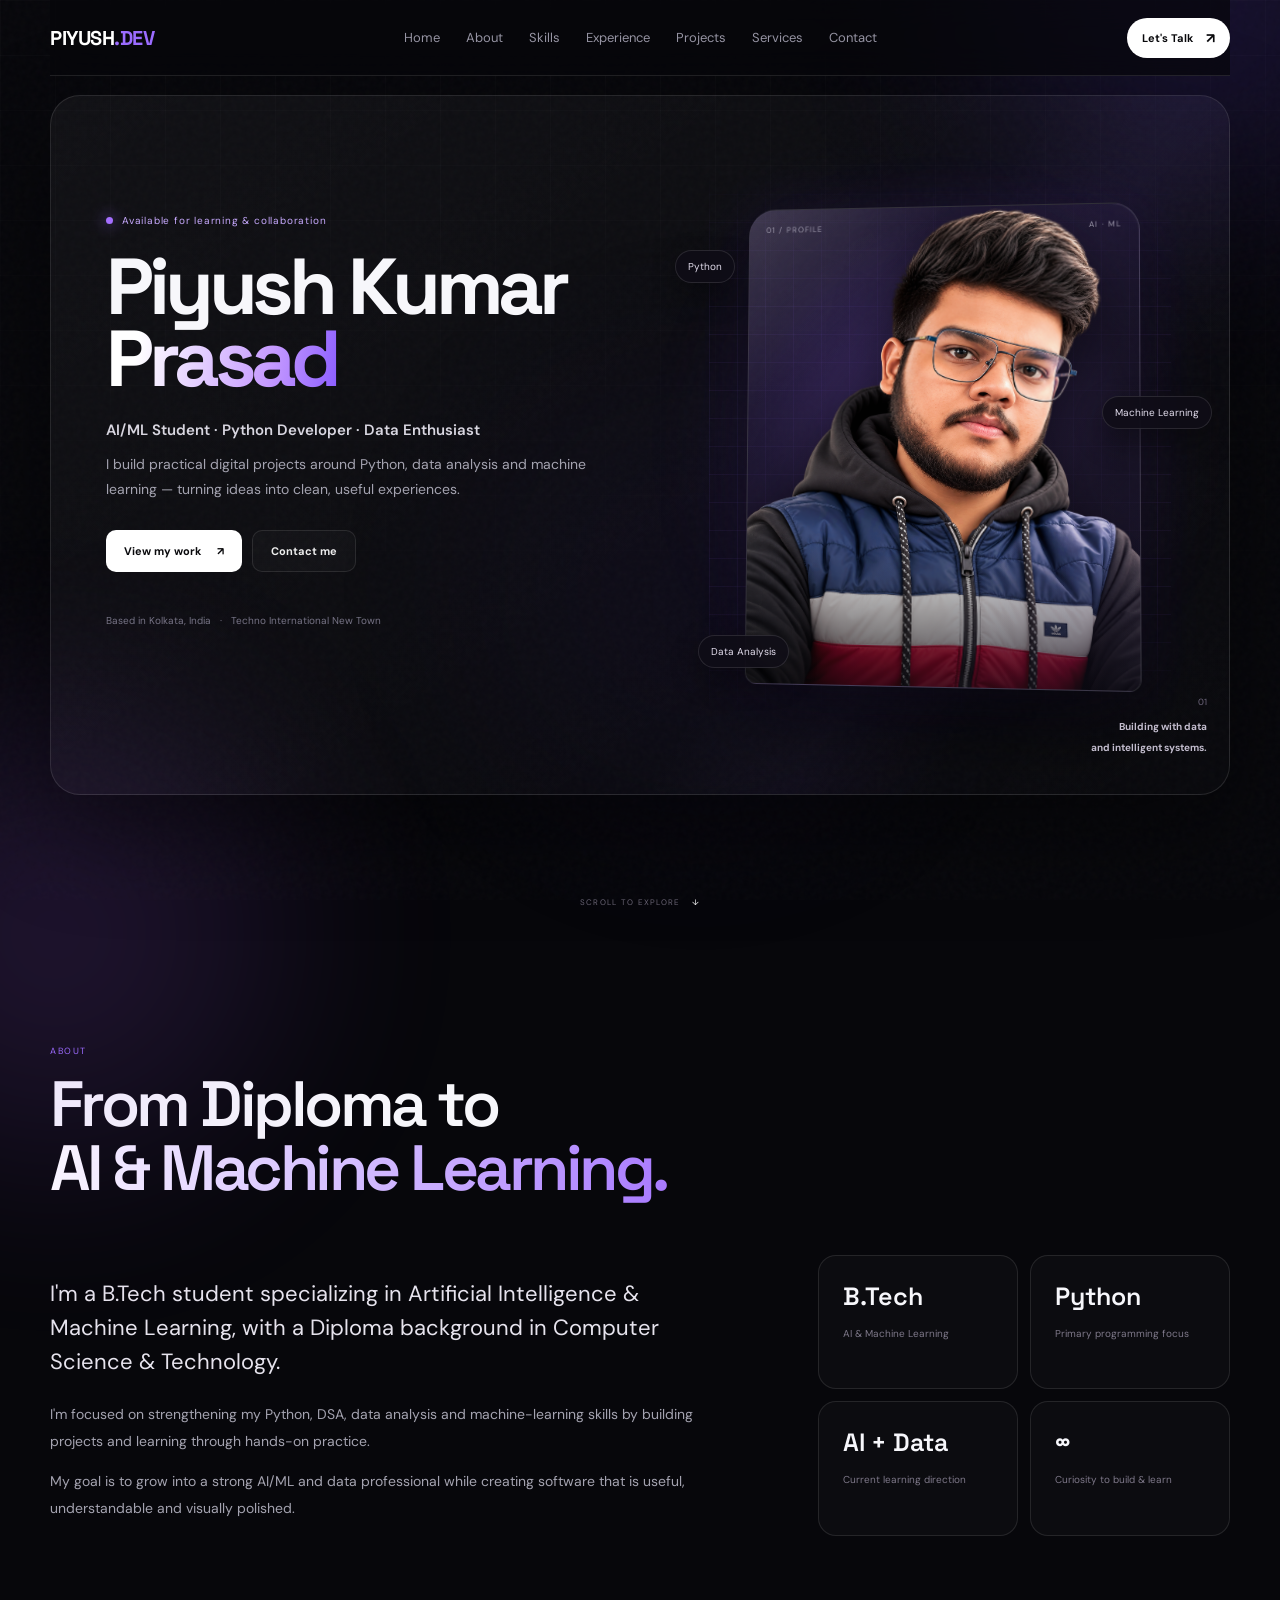
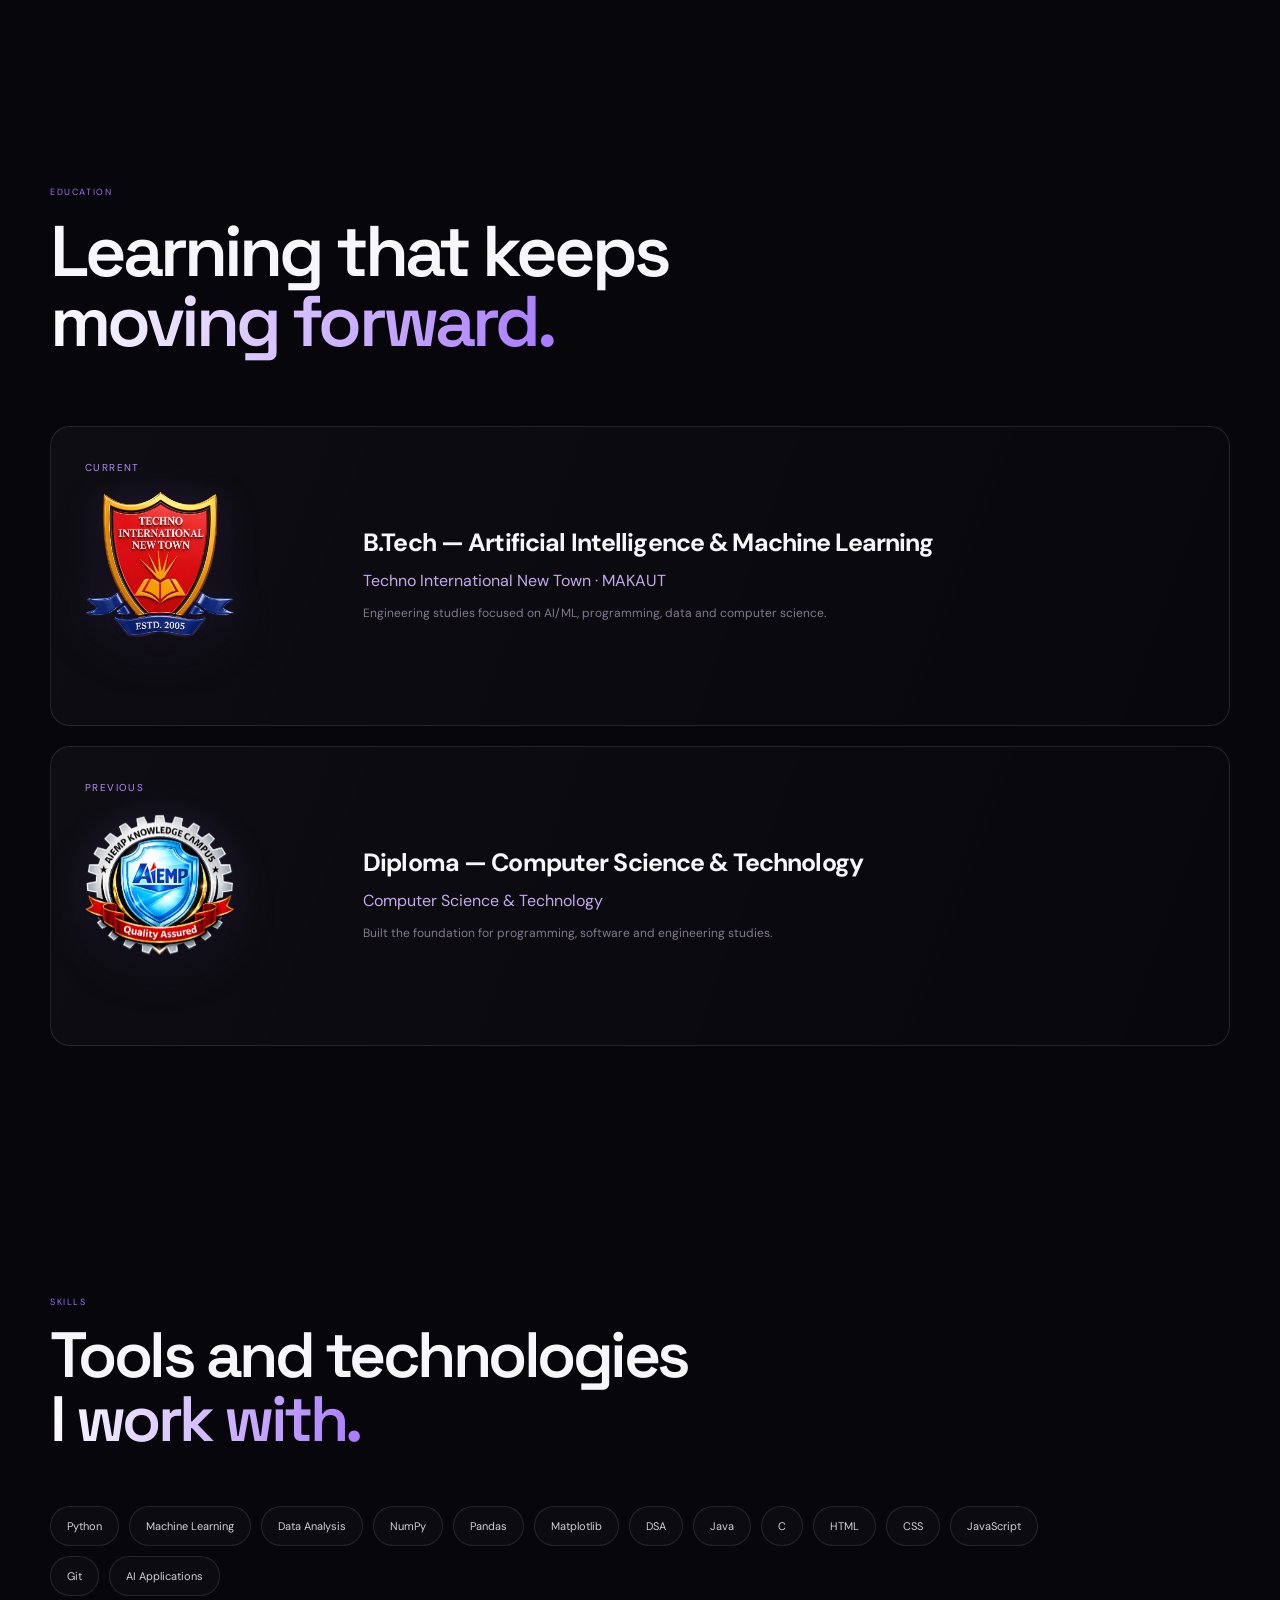
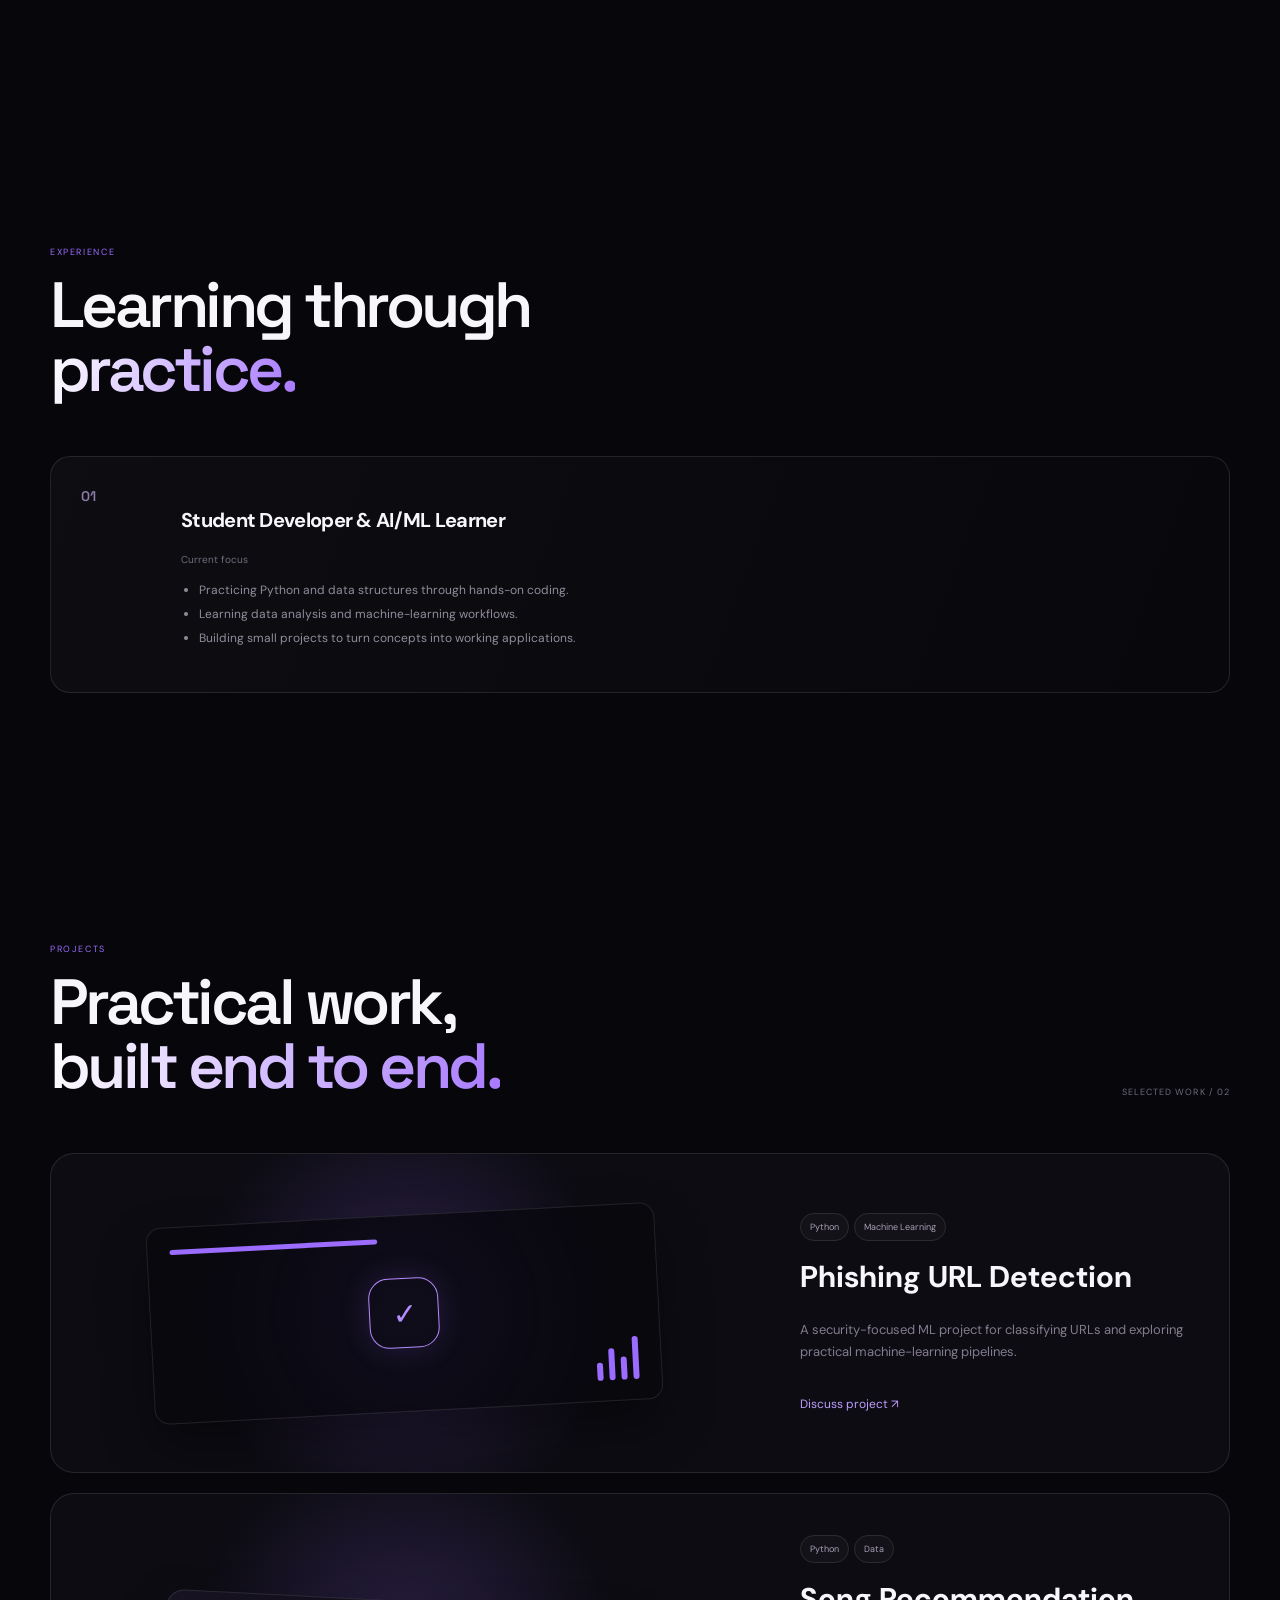
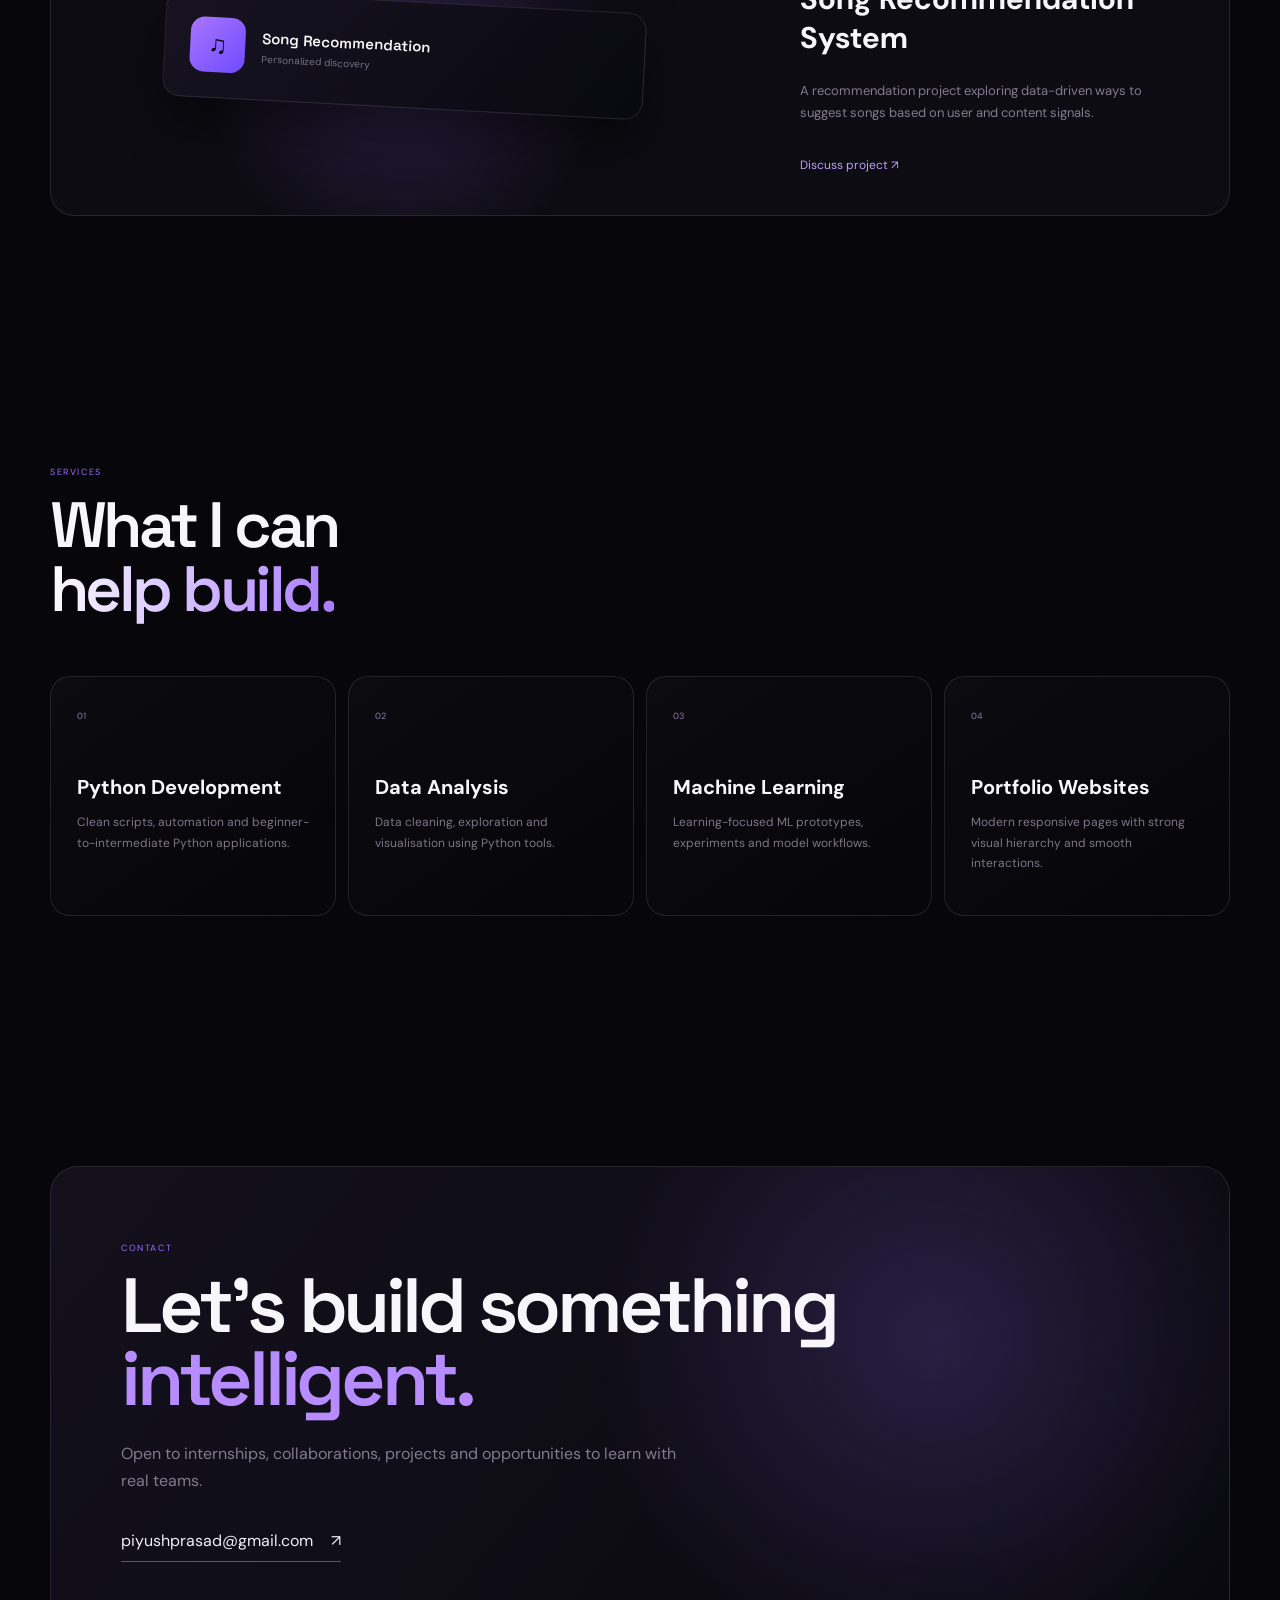
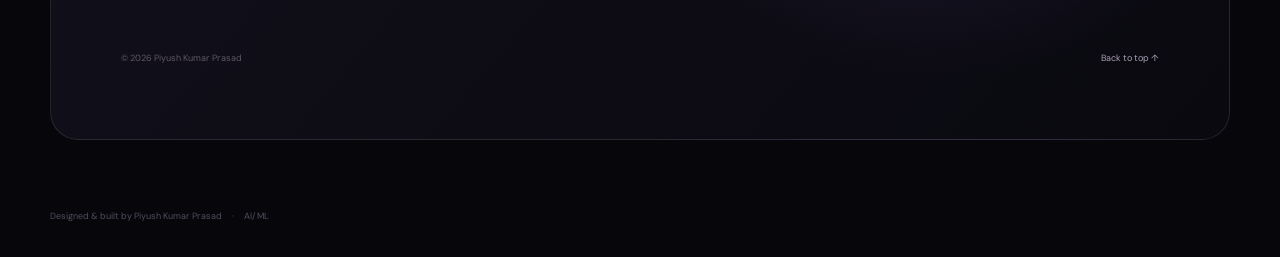
==== New folder (2)/index.html @ caa211a8 "Add files via upload" ====
<!doctype html>
<html lang="en">
<head>
  <meta charset="UTF-8">
  <meta name="viewport" content="width=device-width,initial-scale=1">
  <meta name="description" content="Piyush Kumar Prasad — AI/ML student, Python developer and aspiring data professional.">
  <title>Piyush Kumar Prasad — AI/ML Developer Portfolio</title>
  <link rel="preconnect" href="https://fonts.googleapis.com">
  <link rel="preconnect" href="https://fonts.gstatic.com" crossorigin>
  <link href="https://fonts.googleapis.com/css2?family=DM+Sans:wght@400;500;600;700&family=Space+Grotesk:wght@500;600;700&display=swap" rel="stylesheet">
  <link rel="stylesheet" href="style.css">
</head>
<body>
  <div class="noise"></div>
  <div class="orb orb-a"></div><div class="orb orb-b"></div><div class="orb orb-c"></div>

  <header class="nav-wrap">
    <nav class="nav container">
      <a class="brand" href="#home">PIYUSH<span>.DEV</span></a>
      <div class="nav-links">
        <a href="#home">Home</a><a href="#about">About</a><a href="#skills">Skills</a>
        <a href="#experience">Experience</a><a href="#projects">Projects</a><a href="#services">Services</a><a href="#contact">Contact</a>
      </div>
      <a class="nav-cta" href="#contact">Let's Talk <span>↗</span></a>
      <button class="menu" aria-label="Open menu"><i></i><i></i></button>
    </nav>
  </header>

  <main>
    <section id="home" class="hero section">
      <div class="container hero-card reveal">
        <div class="hero-copy">
          <div class="eyebrow"><span class="dot"></span> Available for learning & collaboration</div>
          <h1>Piyush Kumar<br><em>Prasad</em></h1>
          <p class="role">AI/ML Student · Python Developer · Data Enthusiast</p>
          <p class="intro">I build practical digital projects around Python, data analysis and machine learning — turning ideas into clean, useful experiences.</p>
          <div class="hero-actions">
            <a class="btn primary" href="#projects">View my work <span>↗</span></a>
            <a class="btn ghost" href="#contact">Contact me</a>
          </div>
          <div class="mini-meta">
            <span>Based in Kolkata, India</span><span>·</span><span>Techno International New Town</span>
          </div>
        </div>

        <div class="hero-visual">
          <div class="visual-grid"></div>
          <div class="float-tag tag-one">Python</div>
          <div class="float-tag tag-two">Machine Learning</div>
          <div class="float-tag tag-three">Data Analysis</div>
          <div class="avatar-stage">
            <div class="avatar-glow"></div>
            <div class="avatar-frame">
              <div class="frame-top"><span>01 / PROFILE</span><span>AI · ML</span></div>
              <img src="assets/piyush-avatar.png" alt="Piyush Kumar Prasad">
            </div>
          </div>
          <div class="visual-label"><span>01</span><strong>Building with data<br>and intelligent systems.</strong></div>
        </div>
      </div>
      <div class="scroll-cue">SCROLL TO EXPLORE <span>↓</span></div>
    </section>

    <section id="about" class="section">
      <div class="container">
        <div class="section-head reveal"><span class="kicker">ABOUT</span><h2>From Diploma to<br><em>AI & Machine Learning.</em></h2></div>
        <div class="about-grid">
          <div class="about-copy reveal">
            <p class="lead">I'm a B.Tech student specializing in Artificial Intelligence & Machine Learning, with a Diploma background in Computer Science & Technology.</p>
            <p>I'm focused on strengthening my Python, DSA, data analysis and machine-learning skills by building projects and learning through hands-on practice.</p>
            <p>My goal is to grow into a strong AI/ML and data professional while creating software that is useful, understandable and visually polished.</p>
          </div>
          <div class="stats reveal">
            <div><strong>B.Tech</strong><span>AI & Machine Learning</span></div>
            <div><strong>Python</strong><span>Primary programming focus</span></div>
            <div><strong>AI + Data</strong><span>Current learning direction</span></div>
            <div><strong>∞</strong><span>Curiosity to build & learn</span></div>
          </div>
        </div>
      </div>
    </section>

    <section id="education" class="section compact">
      <div class="container">
        <div class="section-head reveal"><span class="kicker">EDUCATION</span><h2>Learning that keeps<br><em>moving forward.</em></h2></div>
        <div class="timeline">
          <article class="timeline-card reveal education-pop">
            <div class="education-meta"><span class="year">CURRENT</span><img class="edu-logo" src="assets/techno-3d-logo.png" alt="Techno International New Town logo"></div><div><h3>B.Tech — Artificial Intelligence & Machine Learning</h3><p>Techno International New Town · MAKAUT</p><small>Engineering studies focused on AI/ML, programming, data and computer science.</small></div>
          </article>
          <article class="timeline-card reveal education-pop">
            <div class="education-meta"><span class="year">PREVIOUS</span><img class="edu-logo" src="assets/aiemp-3d-logo.png" alt="AIEMP Knowledge Campus logo"></div><div><h3>Diploma — Computer Science & Technology</h3><p>Computer Science & Technology</p><small>Built the foundation for programming, software and engineering studies.</small></div>
          </article>
        </div>
      </div>
    </section>

    <section id="skills" class="section">
      <div class="container">
        <div class="section-head reveal"><span class="kicker">SKILLS</span><h2>Tools and technologies<br><em>I work with.</em></h2></div>
        <div class="skill-cloud reveal">
          <span>Python</span><span>Machine Learning</span><span>Data Analysis</span><span>NumPy</span><span>Pandas</span><span>Matplotlib</span><span>DSA</span><span>Java</span><span>C</span><span>HTML</span><span>CSS</span><span>JavaScript</span><span>Git</span><span>AI Applications</span>
        </div>
      </div>
    </section>

    <section id="experience" class="section compact">
      <div class="container">
        <div class="section-head reveal"><span class="kicker">EXPERIENCE</span><h2>Learning through<br><em>practice.</em></h2></div>
        <div class="experience-card reveal">
          <div class="exp-index">01</div><div><h3>Student Developer & AI/ML Learner</h3><p class="muted">Current focus</p><ul><li>Practicing Python and data structures through hands-on coding.</li><li>Learning data analysis and machine-learning workflows.</li><li>Building small projects to turn concepts into working applications.</li></ul></div>
        </div>
      </div>
    </section>

    <section id="projects" class="section">
      <div class="container">
        <div class="section-head project-head reveal"><div><span class="kicker">PROJECTS</span><h2>Practical work,<br><em>built end to end.</em></h2></div><span class="project-count">SELECTED WORK / 02</span></div>
        <div class="projects">
          <article class="project-card reveal"><div class="project-art phishing"><div class="mock-ui"><div class="mock-bar"></div><div class="shield">✓</div><div class="bars"><i></i><i></i><i></i><i></i></div></div></div><div class="project-info"><div><span class="tag">Python</span><span class="tag">Machine Learning</span></div><h3>Phishing URL Detection</h3><p>A security-focused ML project for classifying URLs and exploring practical machine-learning pipelines.</p><a href="#contact">Discuss project ↗</a></div></article>
          <article class="project-card reveal"><div class="project-art music"><div class="music-ui"><span>♫</span><div><b>Song Recommendation</b><small>Personalized discovery</small></div></div></div><div class="project-info"><div><span class="tag">Python</span><span class="tag">Data</span></div><h3>Song Recommendation System</h3><p>A recommendation project exploring data-driven ways to suggest songs based on user and content signals.</p><a href="#contact">Discuss project ↗</a></div></article>
        </div>
      </div>
    </section>

    <section id="services" class="section">
      <div class="container">
        <div class="section-head reveal"><span class="kicker">SERVICES</span><h2>What I can<br><em>help build.</em></h2></div>
        <div class="service-grid">
          <div class="service reveal"><span>01</span><h3>Python Development</h3><p>Clean scripts, automation and beginner-to-intermediate Python applications.</p></div>
          <div class="service reveal"><span>02</span><h3>Data Analysis</h3><p>Data cleaning, exploration and visualisation using Python tools.</p></div>
          <div class="service reveal"><span>03</span><h3>Machine Learning</h3><p>Learning-focused ML prototypes, experiments and model workflows.</p></div>
          <div class="service reveal"><span>04</span><h3>Portfolio Websites</h3><p>Modern responsive pages with strong visual hierarchy and smooth interactions.</p></div>
        </div>
      </div>
    </section>

    <section id="contact" class="section contact">
      <div class="container contact-card reveal">
        <span class="kicker">CONTACT</span>
        <h2>Let's build something<br><em>intelligent.</em></h2>
        <p>Open to internships, collaborations, projects and opportunities to learn with real teams.</p>
        <a class="mail" href="mailto:piyushprasad@gmail.com">piyushprasad@gmail.com <span>↗</span></a>
        <div class="contact-bottom"><span>© 2026 Piyush Kumar Prasad</span><a href="#home">Back to top ↑</a></div>
      </div>
    </section>
  </main>

  <footer class="footer"><div class="container">Designed & built by Piyush Kumar Prasad <span>·</span> AI/ML</div></footer>
  <script src="script.js"></script>
</body>
</html>
---- New folder (2)/style.css ----
:root{
  --bg:#07070b;--panel:#101016;--panel2:#14131c;--text:#f7f7fb;--muted:#a4a3b0;
  --line:rgba(255,255,255,.10);--purple:#9b6cff;--purple2:#6f4cff;--white:#ffffff;
  --radius:26px;--max:1180px
}
*{box-sizing:border-box}html{scroll-behavior:smooth}body{margin:0;background:var(--bg);color:var(--text);font-family:"DM Sans",sans-serif;overflow-x:hidden}
body:before{content:"";position:fixed;inset:0;pointer-events:none;background:linear-gradient(rgba(255,255,255,.018) 1px,transparent 1px),linear-gradient(90deg,rgba(255,255,255,.018) 1px,transparent 1px);background-size:55px 55px;mask-image:linear-gradient(to bottom,black,transparent 88%)}
.noise{position:fixed;inset:0;opacity:.025;pointer-events:none;background-image:url("data:image/svg+xml,%3Csvg viewBox='0 0 180 180' xmlns='http://www.w3.org/2000/svg'%3E%3Cfilter id='n'%3E%3CfeTurbulence type='fractalNoise' baseFrequency='.9' numOctaves='4' stitchTiles='stitch'/%3E%3C/filter%3E%3Crect width='100%25' height='100%25' filter='url(%23n)'/%3E%3C/svg%3E")}
.orb{position:fixed;width:430px;height:430px;border-radius:50%;filter:blur(110px);opacity:.15;pointer-events:none}.orb-a{background:#744cff;top:-220px;right:-130px}.orb-b{background:#a85dff;bottom:-250px;left:-160px}.orb-c{background:#4423a8;top:42%;left:38%;opacity:.06}
.container{width:min(calc(100% - 48px),var(--max));margin:auto}.nav-wrap{position:fixed;z-index:20;top:0;left:0;right:0}.nav{height:76px;display:flex;align-items:center;justify-content:space-between;border-bottom:1px solid var(--line);background:rgba(7,7,11,.70);backdrop-filter:blur(18px);padding:0 0;box-shadow:none}.brand{font:700 20px "Space Grotesk";letter-spacing:-.5px;color:#fff;text-decoration:none}.brand span{color:#9b6cff}.nav-links{display:flex;gap:26px}.nav-links a{font-size:13px;color:#9694a3;text-decoration:none;transition:.2s}.nav-links a:hover{color:#fff}.nav-cta{display:inline-flex;align-items:center;gap:13px;color:#08080b;background:#fff;padding:11px 15px;border-radius:999px;font-size:11px;font-weight:700;text-decoration:none}.nav-cta span{font-size:14px}.menu{display:none;background:none;border:0}.menu i{display:block;width:23px;height:1px;background:#fff;margin:6px}
.section{padding:125px 0}.hero{min-height:100vh;padding-top:95px;display:flex;align-items:center;position:relative}.hero-card{min-height:700px;display:grid;grid-template-columns:1.02fr .98fr;overflow:hidden;border:1px solid rgba(255,255,255,.11);border-radius:30px;background:linear-gradient(145deg,rgba(255,255,255,.045),rgba(255,255,255,.012));box-shadow:0 35px 100px rgba(0,0,0,.38)}.hero-copy{padding:82px 48px 55px 55px;display:flex;flex-direction:column;justify-content:center;position:relative;z-index:3;transform:translateY(-38px)}.eyebrow{display:inline-flex;align-items:center;gap:9px;color:#c8aaff;font-size:10px;letter-spacing:.08em;margin:0 0 24px}.dot{width:7px;height:7px;border-radius:50%;background:#a56fff;box-shadow:0 0 15px #9b6cff}.hero h1{font:700 clamp(58px,6.2vw,82px)/.91 "Space Grotesk";letter-spacing:-.065em;margin:0;max-width:650px}.hero h1 em{font-style:normal;background:linear-gradient(100deg,#fff 15%,#c69bff 70%,#8a5cff);-webkit-background-clip:text;color:transparent}.role{font-size:15px;color:#d8d6e0;margin:25px 0 12px;font-weight:600}.intro{max-width:550px;color:var(--muted);line-height:1.8;font-size:14px;margin:0}.hero-actions{display:flex;gap:10px;margin-top:28px}.btn{display:inline-flex;align-items:center;justify-content:center;gap:16px;padding:13px 18px;border-radius:10px;font-size:11px;font-weight:700;text-decoration:none;transition:.25s}.btn.primary{color:#09090c;background:#fff}.btn.primary:hover{transform:translateY(-3px);box-shadow:0 15px 35px rgba(155,108,255,.24)}.btn.ghost{color:#eee;border:1px solid var(--line);background:rgba(255,255,255,.025)}.btn.ghost:hover{border-color:rgba(155,108,255,.6);background:rgba(155,108,255,.08)}.mini-meta{display:flex;gap:9px;color:#777486;font-size:10px;margin-top:42px}.hero-visual{position:relative;display:flex;align-items:center;justify-content:center;min-height:650px;overflow:hidden}.visual-grid{position:absolute;inset:0;background:radial-gradient(circle at 50% 44%,rgba(155,108,255,.22),transparent 38%),linear-gradient(120deg,transparent 40%,rgba(155,108,255,.035),transparent 70%)}.visual-grid:after{content:"";position:absolute;inset:10%;background:linear-gradient(rgba(155,108,255,.07) 1px,transparent 1px),linear-gradient(90deg,rgba(155,108,255,.07) 1px,transparent 1px);background-size:28px 28px;mask-image:linear-gradient(to bottom,transparent,#000 25%,#000 75%,transparent)}
.avatar-stage{position:relative;width:min(70%,395px);height:560px;display:flex;align-items:center;justify-content:center;perspective:1000px;z-index:2}.avatar-glow{position:absolute;width:310px;height:310px;border-radius:50%;background:linear-gradient(135deg,#7b4cff,#c184ff);filter:blur(72px);opacity:.25;animation:pulse 5s ease-in-out infinite}.avatar-frame{position:relative;width:100%;height:86%;border:1px solid rgba(255,255,255,.15);border-radius:28px 28px 12px 12px;overflow:hidden;background:linear-gradient(150deg,rgba(155,108,255,.15),rgba(8,8,14,.82));box-shadow:0 35px 75px rgba(0,0,0,.58),0 0 70px rgba(126,75,255,.12);transform:rotateY(-5deg) rotateX(2deg);animation:float 5s ease-in-out infinite}.avatar-frame:before{content:"";position:absolute;inset:0;background:linear-gradient(135deg,rgba(255,255,255,.13),transparent 24%,transparent 68%,rgba(155,108,255,.14));z-index:2;pointer-events:none}.avatar-frame:after{content:"";position:absolute;left:0;right:0;bottom:0;height:32%;background:linear-gradient(transparent,rgba(7,7,11,.72));z-index:2;pointer-events:none}.avatar-frame img{position:absolute;left:50%;bottom:-2px;transform:translateX(-50%);width:103%;height:100%;object-fit:contain;object-position:center bottom;filter:drop-shadow(0 25px 28px rgba(0,0,0,.65))}.frame-top{position:absolute;z-index:4;top:15px;left:17px;right:17px;display:flex;justify-content:space-between;color:#9c98aa;font-size:8px;letter-spacing:.14em}.float-tag{position:absolute;z-index:5;border:1px solid rgba(255,255,255,.11);background:rgba(15,13,22,.82);backdrop-filter:blur(14px);padding:9px 12px;border-radius:999px;font-size:10px;color:#e2ddec;box-shadow:0 12px 30px rgba(0,0,0,.32)}.tag-one{top:22%;left:4%;animation:floatTag 4s ease-in-out infinite}.tag-two{top:43%;right:3%;animation:floatTag 4.8s ease-in-out infinite reverse}.tag-three{bottom:18%;left:8%;animation:floatTag 5.2s ease-in-out infinite}.visual-label{position:absolute;right:22px;bottom:38px;text-align:right;z-index:5}.visual-label span{display:block;color:#6d667c;font-size:9px;margin-bottom:6px}.visual-label strong{font-size:10px;line-height:1.5;color:#c3bdce}.scroll-cue{position:absolute;bottom:13px;left:50%;transform:translateX(-50%);font-size:8px;letter-spacing:.16em;color:#686373}.scroll-cue span{margin-left:8px;color:#fff}
.section-head{margin-bottom:55px}.kicker{font-size:9px;letter-spacing:.18em;color:#9b6cff;display:block;margin-bottom:15px}.section-head h2{font:600 clamp(42px,5vw,68px)/1 "Space Grotesk";letter-spacing:-.055em;margin:0}.section-head h2 em{font-style:normal;background:linear-gradient(100deg,#fff,#a87aff);-webkit-background-clip:text;color:transparent}.about-grid{display:grid;grid-template-columns:1.25fr .75fr;gap:80px}.about-copy{max-width:680px}.about-copy p{color:var(--muted);line-height:1.9;font-size:14px}.about-copy .lead{font-size:22px;line-height:1.55;color:#e6e3ed}.stats{display:grid;grid-template-columns:1fr 1fr;gap:12px}.stats div{padding:24px;border:1px solid var(--line);border-radius:18px;background:rgba(255,255,255,.025)}.stats strong{display:block;font:600 25px "Space Grotesk";margin-bottom:9px}.stats span{color:#7e7889;font-size:10px}
.timeline{display:grid;gap:12px}.timeline-card,.experience-card{display:grid;grid-template-columns:235px 1fr;gap:20px;padding:30px;border:1px solid var(--line);border-radius:20px;background:linear-gradient(110deg,rgba(255,255,255,.03),rgba(255,255,255,.008));transition:.35s}.education-meta{display:flex;flex-direction:column;align-items:flex-start;gap:10px}.edu-logo{top:3px;width:110px;height:92px;object-fit:contain;align-self:flex-start;justify-self:start;filter:drop-shadow(0 16px 18px rgba(0,0,0,.5)) drop-shadow(0 0 18px rgba(155,108,255,.18));animation:eduFloat 4.8s ease-in-out infinite;transform:translateZ(30px)}
.timeline-card:nth-child(2) .edu-logo{top:3px;animation-delay:-2.1s}
.education-pop{opacity:0;transform:perspective(900px) translateY(80px) translateZ(-140px) rotateX(13deg) scale(.84);transform-origin:center bottom;transition:opacity .75s cubic-bezier(.2,.8,.2,1),transform .85s cubic-bezier(.16,1,.3,1),border-color .35s ease}
.education-pop.show{opacity:1;transform:perspective(900px) translateY(0) translateZ(0) rotateX(0) scale(1)}
.education-pop.show .edu-logo{top:3px;animation-play-state:running}
.timeline-card:hover,.experience-card:hover,.service:hover,.project-card:hover{border-color:rgba(155,108,255,.42);transform:translateY(-4px)}.year{font-size:9px;color:#8c7ca8;letter-spacing:.12em}.timeline-card h3,.experience-card h3{font-size:20px;letter-spacing:-.035em}.timeline-card p{color:#c2bdc9;margin:8px 0;font-size:13px}.timeline-card small{color:#746d7d;font-size:11px}.skill-cloud{display:flex;flex-wrap:wrap;gap:10px;max-width:1000px}.skill-cloud span,.tag{padding:12px 16px;border:1px solid var(--line);background:rgba(255,255,255,.025);border-radius:999px;color:#d3cfda;font-size:11px;transition:.25s}.skill-cloud span:hover{background:rgba(155,108,255,.12);border-color:rgba(155,108,255,.4);transform:translateY(-2px)}.experience-card{grid-template-columns:80px 1fr}.exp-index{font:600 14px "Space Grotesk";color:#8c7ca8}.muted{color:#716b7b;font-size:10px}.experience-card ul{padding-left:18px;color:#928b9c;line-height:2;font-size:12px}
.project-head{display:flex;justify-content:space-between;align-items:end}.project-count{font-size:9px;color:#70697c;letter-spacing:.12em}.projects{display:grid;gap:20px}.project-card{display:grid;grid-template-columns:1.2fr .8fr;min-height:320px;border:1px solid var(--line);border-radius:24px;overflow:hidden;background:#0d0c13;transition:.35s}.project-art{position:relative;min-height:300px;display:grid;place-items:center;overflow:hidden}.project-art:before{content:"";position:absolute;inset:0;background:radial-gradient(circle at 50% 50%,rgba(155,108,255,.25),transparent 55%)}.mock-ui{width:72%;height:62%;border:1px solid rgba(255,255,255,.1);border-radius:15px;background:rgba(7,7,12,.75);position:relative;box-shadow:0 25px 50px rgba(0,0,0,.4);transform:rotate(-3deg);padding:22px}.mock-bar{height:5px;width:45%;background:#9b6cff;border-radius:5px;margin-bottom:35px}.shield{margin:auto;display:grid;place-items:center;width:70px;height:70px;border:1px solid #b58cff;border-radius:20px;color:#b58cff;font-size:30px;box-shadow:0 0 30px rgba(155,108,255,.16)}.bars{position:absolute;right:22px;bottom:20px;display:flex;align-items:end;gap:6px}.bars i{display:block;width:6px;background:#9b6cff;border-radius:5px}.bars i:nth-child(1){height:18px}.bars i:nth-child(2){height:32px}.bars i:nth-child(3){height:23px}.bars i:nth-child(4){height:43px}.music:before{background:radial-gradient(circle at 50% 50%,rgba(155,108,255,.22),transparent 55%)}.music-ui{width:68%;padding:25px;border:1px solid rgba(255,255,255,.1);border-radius:18px;background:linear-gradient(130deg,#171322,#090910);display:flex;gap:17px;align-items:center;transform:rotate(3deg);box-shadow:0 25px 50px rgba(0,0,0,.45)}.music-ui>span{width:55px;height:55px;border-radius:14px;display:grid;place-items:center;background:linear-gradient(135deg,#a875ff,#704cff);font-size:25px;color:#08070d}.music-ui b{display:block;font:600 15px "Space Grotesk"}.music-ui small{display:block;color:#766f80;font-size:10px;margin-top:5px}.project-info{padding:42px;display:flex;flex-direction:column;justify-content:center}.project-info .tag{font-size:9px;padding:7px 9px;margin-right:5px;color:#a99fb4}.project-info h3{font-size:30px;margin:22px 0 10px}.project-info p{color:#837b8e;line-height:1.7;font-size:13px}.project-info a{margin-top:20px;color:#bd9dff;text-decoration:none;font-size:12px}
.service-grid{display:grid;grid-template-columns:repeat(4,1fr);gap:12px}.service{border:1px solid var(--line);border-radius:20px;padding:26px;min-height:240px;background:linear-gradient(145deg,rgba(255,255,255,.025),transparent);transition:.35s}.service span{font-size:9px;color:#8d7ba7}.service h3{font-size:20px;margin:50px 0 12px}.service p{color:#7e7688;font-size:12px;line-height:1.7}.contact{padding-bottom:70px}.contact-card{border:1px solid var(--line);border-radius:28px;padding:75px 70px;background:radial-gradient(circle at 75% 30%,rgba(155,108,255,.2),transparent 35%),linear-gradient(130deg,#13101c,#09090f);position:relative;overflow:hidden}.contact-card h2{font:600 clamp(48px,6vw,82px)/.95 "Space Grotesk";letter-spacing:-.055em;margin:0}.contact-card h2 em{font-style:normal;color:#b78cff}.contact-card>p{max-width:570px;color:#827a8d;line-height:1.7;margin:25px 0 35px}.mail{display:inline-flex;align-items:center;gap:18px;color:#f0edf4;text-decoration:none;font-size:16px;border-bottom:1px solid #5f526f;padding-bottom:10px}.contact-bottom{display:flex;justify-content:space-between;margin-top:90px;color:#5e5667;font-size:9px}.contact-bottom a{color:#aaa0b4;text-decoration:none}.footer{padding:0 0 35px;color:#534b5d;font-size:9px}.footer span{padding:0 8px}.reveal{opacity:0;transform:translateY(25px);transition:opacity .7s ease,transform .7s ease}.reveal.show{opacity:1;transform:none}
@keyframes eduFloat{0%,100%{transform:translate3d(0,0,30px) rotate(-1deg)}50%{transform:translate3d(0,-8px,40px) rotate(1deg)}}
@keyframes float{0%,100%{transform:rotateY(-5deg) rotateX(2deg) translateY(0)}50%{transform:rotateY(-2deg) rotateX(1deg) translateY(-10px)}}@keyframes floatTag{0%,100%{transform:translateY(0) rotate(0)}50%{transform:translateY(-8px) rotate(1deg)}}@keyframes pulse{0%,100%{transform:scale(.95);opacity:.18}50%{transform:scale(1.08);opacity:.28}}
@media(max-width:900px){.timeline-card,.experience-card{grid-template-columns:220px 1fr}.nav-links{display:none}.nav-cta{display:none}.menu{display:block}.hero-card{grid-template-columns:1fr}.hero-copy{padding:65px 30px 30px}.hero-visual{min-height:520px}.avatar-stage{height:500px;width:min(64%,390px)}.about-grid{grid-template-columns:1fr;gap:35px}.service-grid{grid-template-columns:1fr 1fr}.project-card{grid-template-columns:1fr}.project-art{min-height:260px}.project-info{padding:30px}.timeline-card{grid-template-columns:220px 1fr}}
@media(max-width:560px){.container{width:min(calc(100% - 24px),var(--max))}.section{padding:85px 0}.nav{height:58px}.brand{font-size:12px}.hero{padding-top:82px}.hero-card{border-radius:23px}.hero-copy{padding:48px 22px 15px}.hero h1{font-size:52px}.intro{font-size:13px}.mini-meta{display:block;line-height:1.8}.hero-visual{min-height:430px}.avatar-stage{height:420px;width:72%}.float-tag{font-size:9px;padding:8px 10px}.tag-two{right:1%}.tag-one{left:1%}.visual-label{right:12px;bottom:25px}.section-head{margin-bottom:35px}.section-head h2{font-size:43px}.stats{grid-template-columns:1fr}.timeline-card,.experience-card{grid-template-columns:1fr;gap:12px}.education-meta{flex-direction:row;align-items:center;gap:14px}.edu-logo{top:3px;justify-self:start;width:86px;height:86px;margin-top:2px}.service-grid{grid-template-columns:1fr}.project-info h3{font-size:25px}.contact-card{padding:45px 25px}.contact-card h2{font-size:50px}.contact-bottom{margin-top:55px;display:block}.contact-bottom a{display:block;margin-top:14px}}


/* Education reference layout */
#education .section-head{
  position:relative;
  top:0;
  margin-bottom:70px;
  text-align:left;
}
#education .section-head .kicker{margin-bottom:18px}
#education .section-head h2{max-width:900px;margin:0;font-size:clamp(48px,5.6vw,76px);line-height:.98}
#education .timeline{gap:20px}
#education .timeline-card{
  grid-template-columns:250px minmax(0,1fr);
  gap:28px;
  min-height:300px;
  padding:32px 34px;
  align-items:center;
}
#education .education-meta{
  display:flex;
  flex-direction:column;
  align-items:flex-start;
  justify-content:flex-start;
  gap:18px;
  align-self:stretch;
  padding-top:2px;
}
#education .year{font-size:10px;color:#b38aff;letter-spacing:.14em}
#education .edu-logo{top:3px;
  width:150px;
  height:145px;
  object-fit:contain;
  align-self:flex-start;
  justify-self:start;
  margin:0;
}
#education .timeline-card > div:last-child{
  min-width:0;
  align-self:center;
  padding-left:0;
}
#education .timeline-card h3{font-size:25px;margin:0 0 12px;line-height:1.15}
#education .timeline-card p{font-size:16px;margin:0 0 10px;color:#c7a8ee}
#education .timeline-card small{font-size:12px;color:#81798f;line-height:1.6}
@media(max-width:900px){
  #education .timeline-card{grid-template-columns:205px minmax(0,1fr);gap:22px}
  #education .edu-logo{top:3px;width:125px;height:120px}
}
@media(max-width:560px){
  #education .section-head{top:0;margin-bottom:38px}
  #education .section-head h2{font-size:43px}
  #education .timeline-card{grid-template-columns:1fr;min-height:0;padding:24px;gap:14px}
  #education .education-meta{flex-direction:column;gap:10px;align-items:flex-start}
  #education .edu-logo{top:3px;width:95px;height:95px}
  #education .timeline-card h3{font-size:20px}
  #education .timeline-card p{font-size:13px}
}

@media(max-width:900px){.hero-copy{transform:translateY(-20px)}}
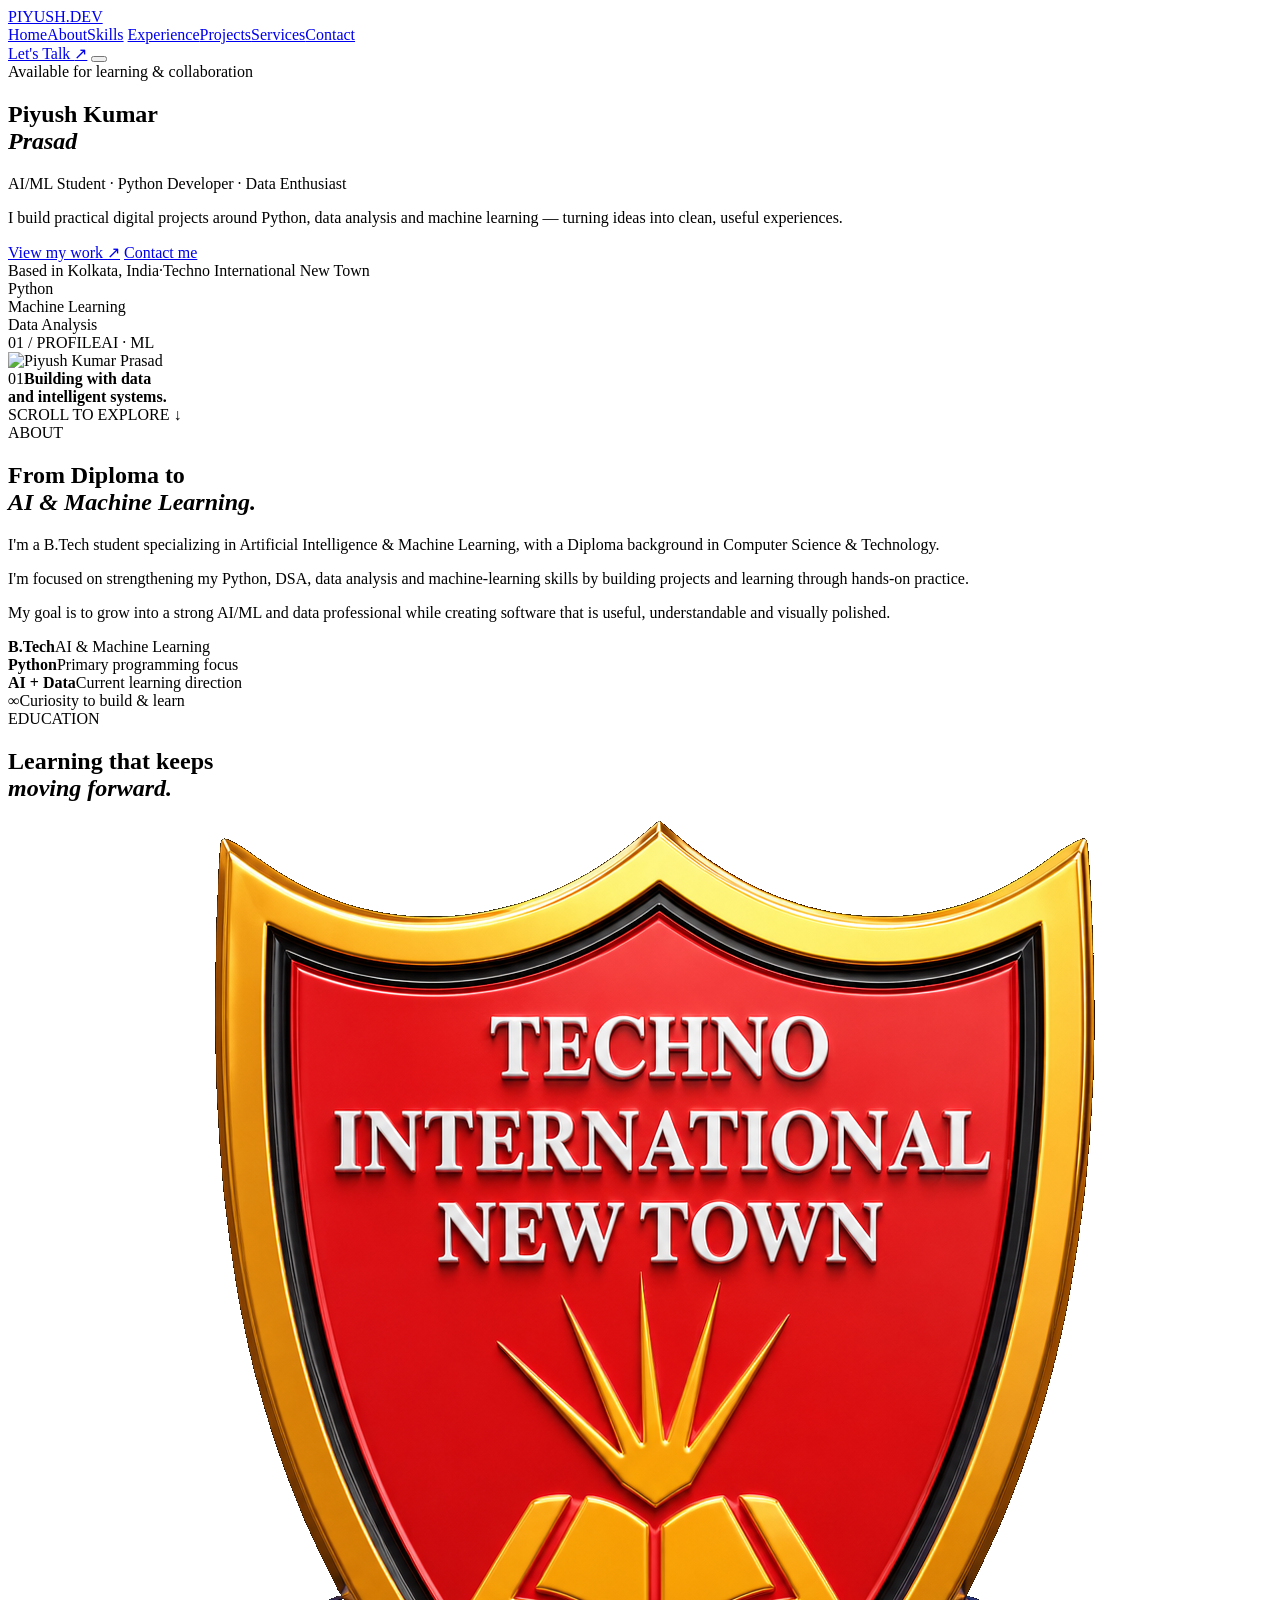
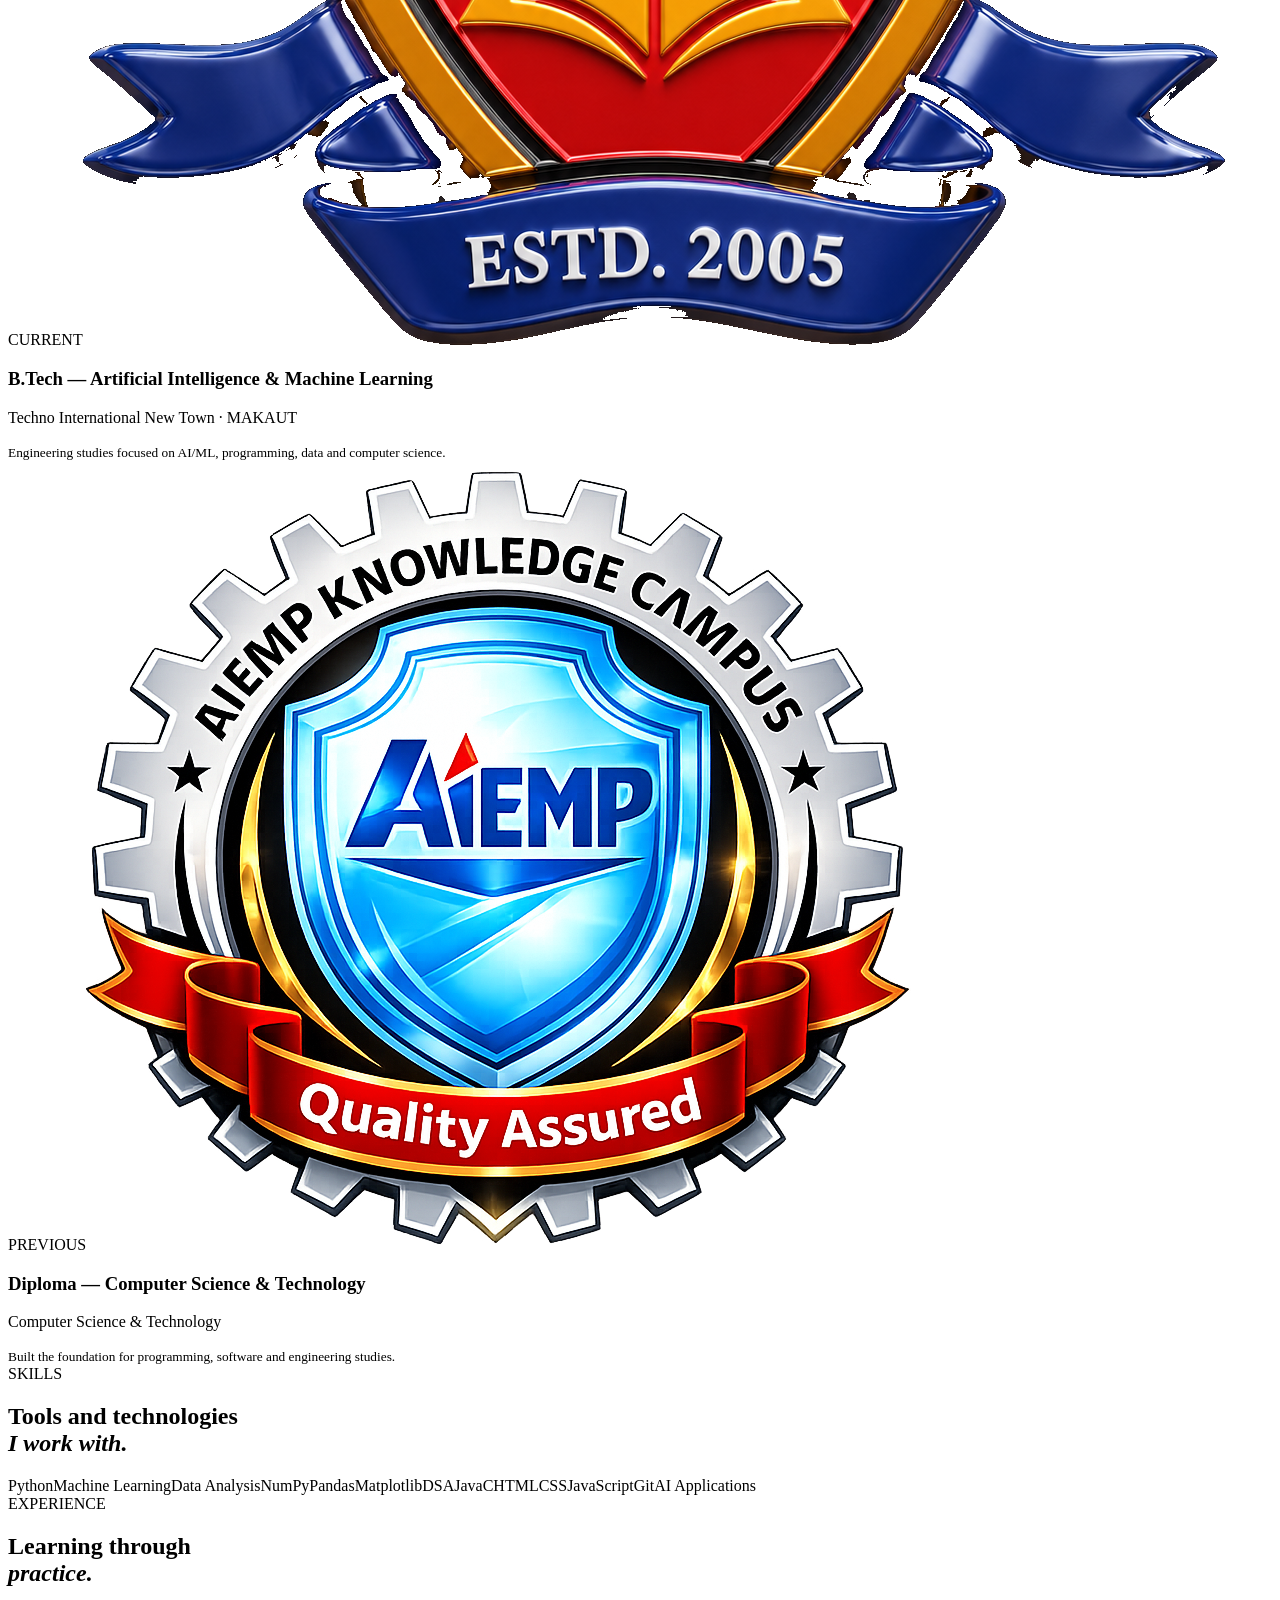
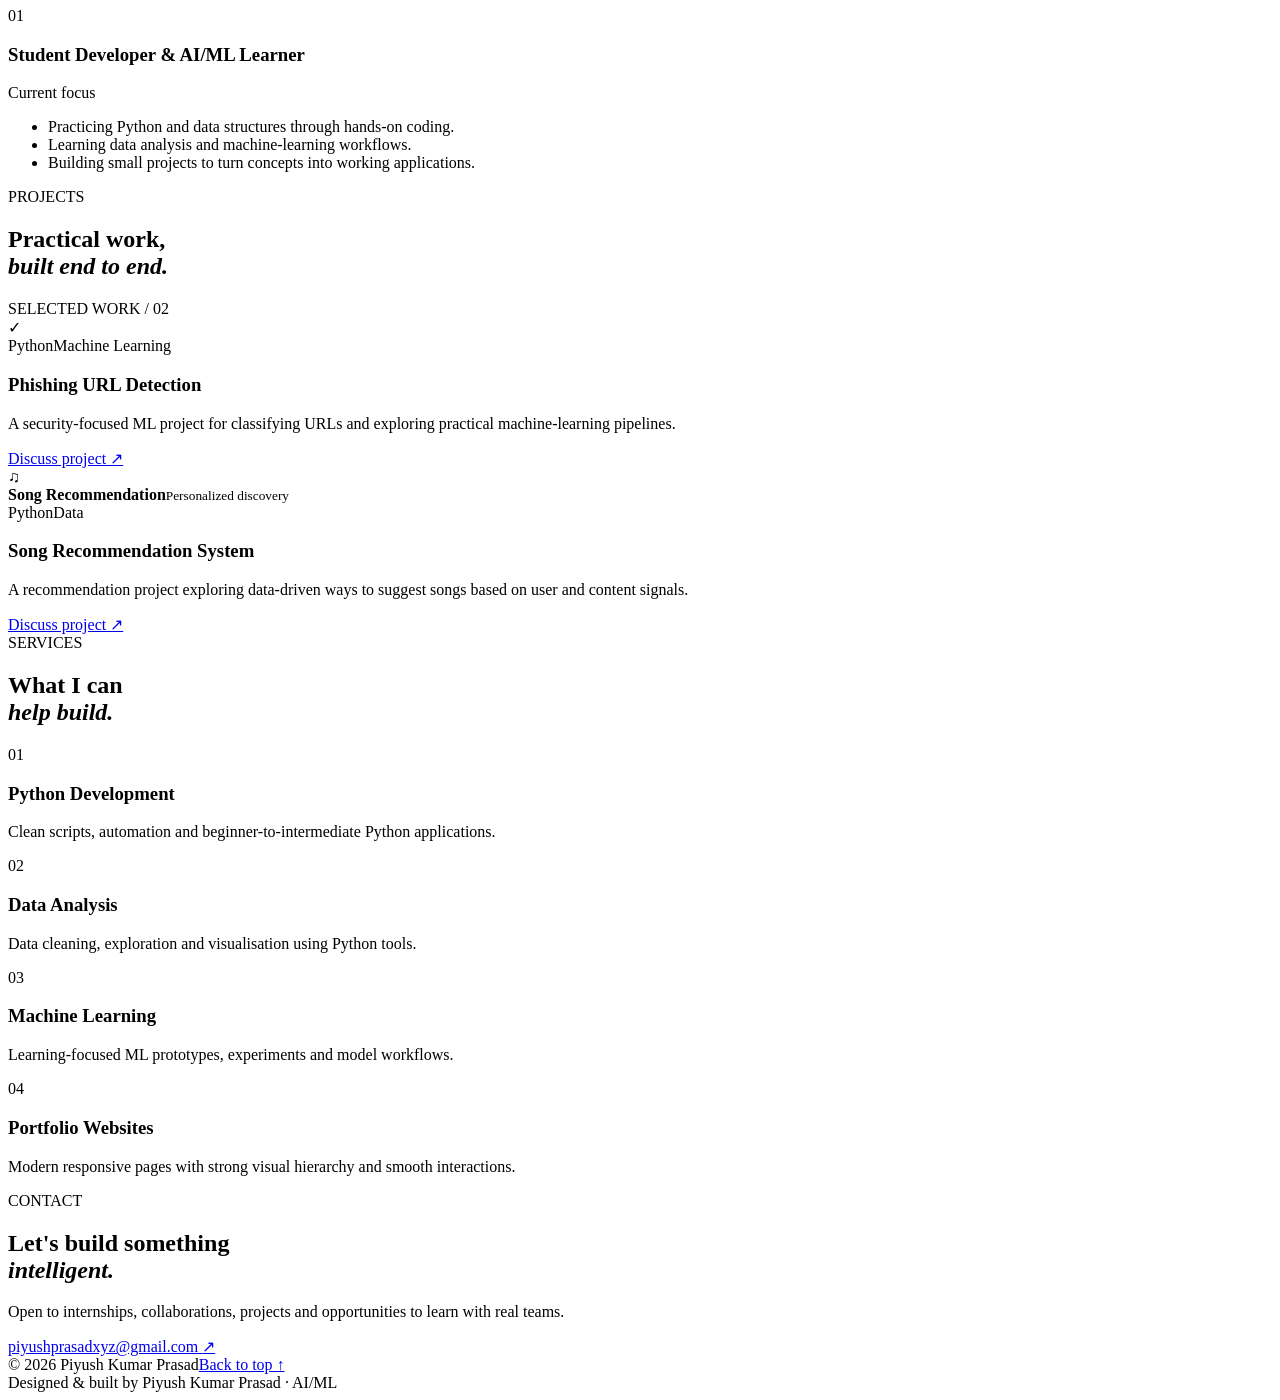
==== commit f9567f0e: "Update index.html" ====
--- a/New folder (2)/index.html
+++ b/New folder (2)/index.html
@@ -8,7 +8,7 @@
   <link rel="preconnect" href="https://fonts.googleapis.com">
   <link rel="preconnect" href="https://fonts.gstatic.com" crossorigin>
   <link href="https://fonts.googleapis.com/css2?family=DM+Sans:wght@400;500;600;700&family=Space+Grotesk:wght@500;600;700&display=swap" rel="stylesheet">
-  <link rel="stylesheet" href="style.css">
+  <link rel="stylesheet" href="https://github.com/CavEknow/Portfolio/tree/main/New%20folder%20(2)/style.css">
 </head>
 <body>
   <div class="noise"></div>
@@ -52,7 +52,7 @@
             <div class="avatar-glow"></div>
             <div class="avatar-frame">
               <div class="frame-top"><span>01 / PROFILE</span><span>AI · ML</span></div>
-              <img src="assets/piyush-avatar.png" alt="Piyush Kumar Prasad">
+              <img src="https://github.com/CavEknow/Portfolio/tree/main/New%20folder%20(2)/assets/piyush-avatar.png" alt="Piyush Kumar Prasad">
             </div>
           </div>
           <div class="visual-label"><span>01</span><strong>Building with data<br>and intelligent systems.</strong></div>
@@ -139,7 +139,7 @@
         <span class="kicker">CONTACT</span>
         <h2>Let's build something<br><em>intelligent.</em></h2>
         <p>Open to internships, collaborations, projects and opportunities to learn with real teams.</p>
-        <a class="mail" href="mailto:piyushprasad@gmail.com">piyushprasad@gmail.com <span>↗</span></a>
+        <a class="mail" href="mailto:piyushprasadxyz@gmail.com">piyushprasadxyz@gmail.com <span>↗</span></a>
         <div class="contact-bottom"><span>© 2026 Piyush Kumar Prasad</span><a href="#home">Back to top ↑</a></div>
       </div>
     </section>
@@ -148,4 +148,4 @@
   <footer class="footer"><div class="container">Designed & built by Piyush Kumar Prasad <span>·</span> AI/ML</div></footer>
   <script src="script.js"></script>
 </body>
-</html>+</html>
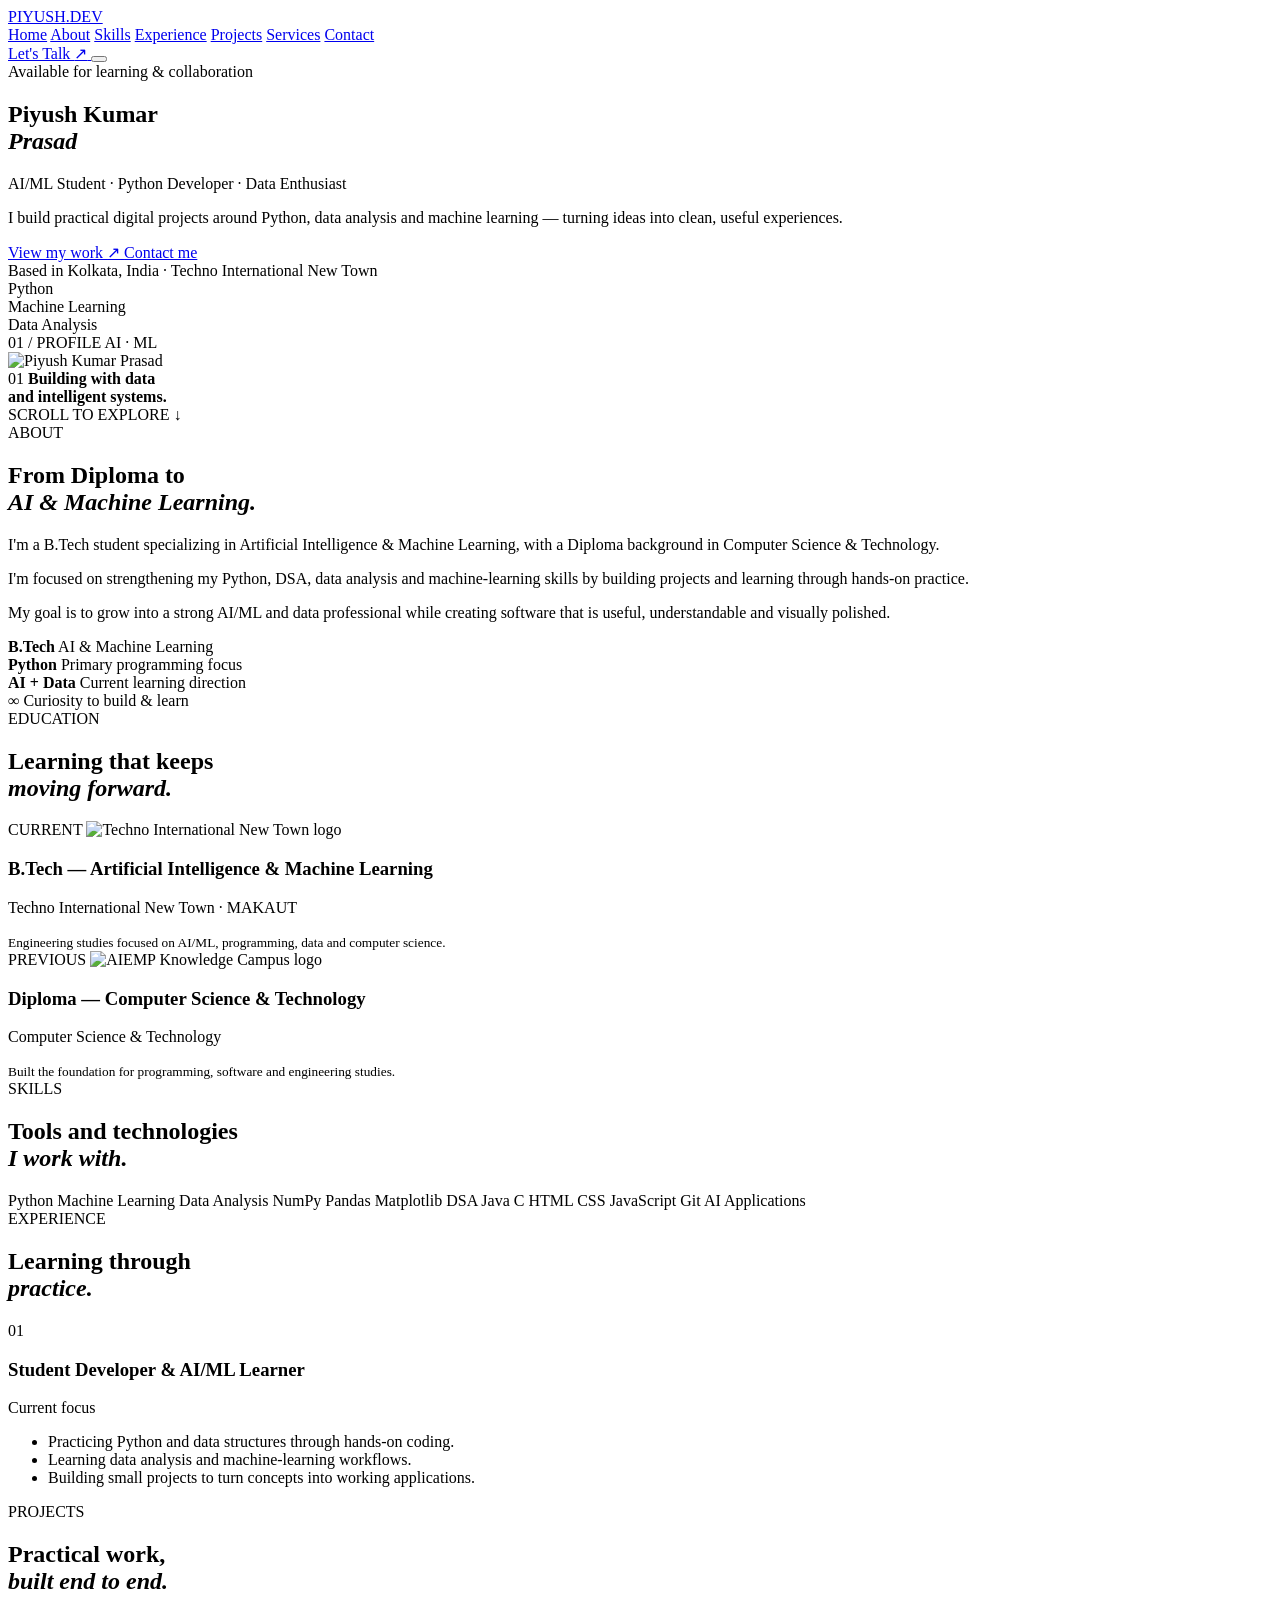
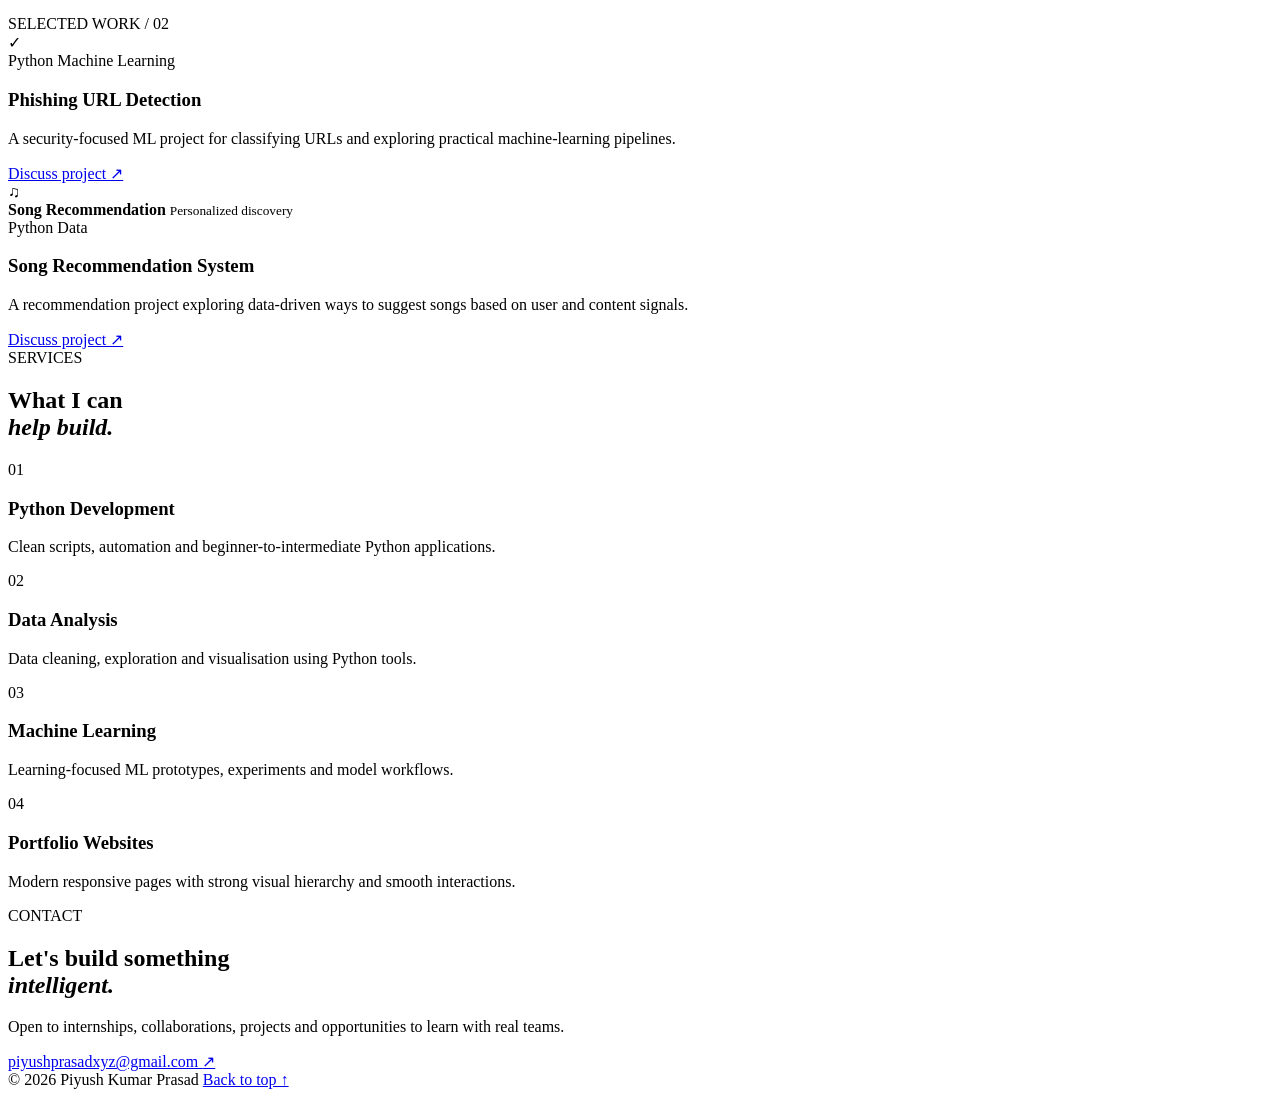
==== commit 3bfd7bfc: "Update index.html" ====
--- a/New folder (2)/index.html
+++ b/New folder (2)/index.html
@@ -5,147 +5,738 @@
   <meta name="viewport" content="width=device-width,initial-scale=1">
   <meta name="description" content="Piyush Kumar Prasad — AI/ML student, Python developer and aspiring data professional.">
   <title>Piyush Kumar Prasad — AI/ML Developer Portfolio</title>
+
   <link rel="preconnect" href="https://fonts.googleapis.com">
   <link rel="preconnect" href="https://fonts.gstatic.com" crossorigin>
-  <link href="https://fonts.googleapis.com/css2?family=DM+Sans:wght@400;500;600;700&family=Space+Grotesk:wght@500;600;700&display=swap" rel="stylesheet">
-  <link rel="stylesheet" href="https://github.com/CavEknow/Portfolio/tree/main/New%20folder%20(2)/style.css">
+
+  <link
+    href="https://fonts.googleapis.com/css2?family=DM+Sans:wght@400;500;600;700&family=Space+Grotesk:wght@500;600;700&display=swap"
+    rel="stylesheet"
+  >
+
+  <link
+    rel="stylesheet"
+    href="https://raw.githubusercontent.com/CavEknow/Portfolio/main/New%20folder%20(2)/style.css"
+  >
 </head>
+
 <body>
+
   <div class="noise"></div>
-  <div class="orb orb-a"></div><div class="orb orb-b"></div><div class="orb orb-c"></div>
+  <div class="orb orb-a"></div>
+  <div class="orb orb-b"></div>
+  <div class="orb orb-c"></div>
 
   <header class="nav-wrap">
     <nav class="nav container">
-      <a class="brand" href="#home">PIYUSH<span>.DEV</span></a>
+
+      <a class="brand" href="#home">
+        PIYUSH<span>.DEV</span>
+      </a>
+
       <div class="nav-links">
-        <a href="#home">Home</a><a href="#about">About</a><a href="#skills">Skills</a>
-        <a href="#experience">Experience</a><a href="#projects">Projects</a><a href="#services">Services</a><a href="#contact">Contact</a>
-      </div>
-      <a class="nav-cta" href="#contact">Let's Talk <span>↗</span></a>
-      <button class="menu" aria-label="Open menu"><i></i><i></i></button>
+        <a href="#home">Home</a>
+        <a href="#about">About</a>
+        <a href="#skills">Skills</a>
+        <a href="#experience">Experience</a>
+        <a href="#projects">Projects</a>
+        <a href="#services">Services</a>
+        <a href="#contact">Contact</a>
+      </div>
+
+      <a class="nav-cta" href="#contact">
+        Let's Talk <span>↗</span>
+      </a>
+
+      <button class="menu" aria-label="Open menu">
+        <i></i>
+        <i></i>
+      </button>
+
     </nav>
   </header>
 
   <main>
+
+    <!-- HOME -->
     <section id="home" class="hero section">
+
       <div class="container hero-card reveal">
+
         <div class="hero-copy">
-          <div class="eyebrow"><span class="dot"></span> Available for learning & collaboration</div>
-          <h1>Piyush Kumar<br><em>Prasad</em></h1>
-          <p class="role">AI/ML Student · Python Developer · Data Enthusiast</p>
-          <p class="intro">I build practical digital projects around Python, data analysis and machine learning — turning ideas into clean, useful experiences.</p>
+
+          <div class="eyebrow">
+            <span class="dot"></span>
+            Available for learning & collaboration
+          </div>
+
+          <h1>
+            Piyush Kumar<br>
+            <em>Prasad</em>
+          </h1>
+
+          <p class="role">
+            AI/ML Student · Python Developer · Data Enthusiast
+          </p>
+
+          <p class="intro">
+            I build practical digital projects around Python, data analysis
+            and machine learning — turning ideas into clean, useful experiences.
+          </p>
+
           <div class="hero-actions">
-            <a class="btn primary" href="#projects">View my work <span>↗</span></a>
-            <a class="btn ghost" href="#contact">Contact me</a>
-          </div>
+
+            <a class="btn primary" href="#projects">
+              View my work <span>↗</span>
+            </a>
+
+            <a class="btn ghost" href="#contact">
+              Contact me
+            </a>
+
+          </div>
+
           <div class="mini-meta">
-            <span>Based in Kolkata, India</span><span>·</span><span>Techno International New Town</span>
-          </div>
-        </div>
+            <span>Based in Kolkata, India</span>
+            <span>·</span>
+            <span>Techno International New Town</span>
+          </div>
+
+        </div>
+
 
         <div class="hero-visual">
+
           <div class="visual-grid"></div>
-          <div class="float-tag tag-one">Python</div>
-          <div class="float-tag tag-two">Machine Learning</div>
-          <div class="float-tag tag-three">Data Analysis</div>
+
+          <div class="float-tag tag-one">
+            Python
+          </div>
+
+          <div class="float-tag tag-two">
+            Machine Learning
+          </div>
+
+          <div class="float-tag tag-three">
+            Data Analysis
+          </div>
+
           <div class="avatar-stage">
+
             <div class="avatar-glow"></div>
+
             <div class="avatar-frame">
-              <div class="frame-top"><span>01 / PROFILE</span><span>AI · ML</span></div>
-              <img src="https://github.com/CavEknow/Portfolio/tree/main/New%20folder%20(2)/assets/piyush-avatar.png" alt="Piyush Kumar Prasad">
-            </div>
-          </div>
-          <div class="visual-label"><span>01</span><strong>Building with data<br>and intelligent systems.</strong></div>
-        </div>
-      </div>
-      <div class="scroll-cue">SCROLL TO EXPLORE <span>↓</span></div>
+
+              <div class="frame-top">
+                <span>01 / PROFILE</span>
+                <span>AI · ML</span>
+              </div>
+
+              <img
+                src="https://raw.githubusercontent.com/CavEknow/Portfolio/main/New%20folder%20(2)/assets/piyush-avatar.png"
+                alt="Piyush Kumar Prasad"
+              >
+
+            </div>
+
+          </div>
+
+          <div class="visual-label">
+            <span>01</span>
+
+            <strong>
+              Building with data<br>
+              and intelligent systems.
+            </strong>
+          </div>
+
+        </div>
+
+      </div>
+
+      <div class="scroll-cue">
+        SCROLL TO EXPLORE <span>↓</span>
+      </div>
+
     </section>
 
+
+    <!-- ABOUT -->
     <section id="about" class="section">
+
       <div class="container">
-        <div class="section-head reveal"><span class="kicker">ABOUT</span><h2>From Diploma to<br><em>AI & Machine Learning.</em></h2></div>
+
+        <div class="section-head reveal">
+
+          <span class="kicker">
+            ABOUT
+          </span>
+
+          <h2>
+            From Diploma to<br>
+            <em>AI & Machine Learning.</em>
+          </h2>
+
+        </div>
+
+
         <div class="about-grid">
+
           <div class="about-copy reveal">
-            <p class="lead">I'm a B.Tech student specializing in Artificial Intelligence & Machine Learning, with a Diploma background in Computer Science & Technology.</p>
-            <p>I'm focused on strengthening my Python, DSA, data analysis and machine-learning skills by building projects and learning through hands-on practice.</p>
-            <p>My goal is to grow into a strong AI/ML and data professional while creating software that is useful, understandable and visually polished.</p>
-          </div>
+
+            <p class="lead">
+              I'm a B.Tech student specializing in Artificial Intelligence
+              & Machine Learning, with a Diploma background in Computer
+              Science & Technology.
+            </p>
+
+            <p>
+              I'm focused on strengthening my Python, DSA, data analysis
+              and machine-learning skills by building projects and learning
+              through hands-on practice.
+            </p>
+
+            <p>
+              My goal is to grow into a strong AI/ML and data professional
+              while creating software that is useful, understandable and
+              visually polished.
+            </p>
+
+          </div>
+
+
           <div class="stats reveal">
-            <div><strong>B.Tech</strong><span>AI & Machine Learning</span></div>
-            <div><strong>Python</strong><span>Primary programming focus</span></div>
-            <div><strong>AI + Data</strong><span>Current learning direction</span></div>
-            <div><strong>∞</strong><span>Curiosity to build & learn</span></div>
-          </div>
-        </div>
-      </div>
+
+            <div>
+              <strong>B.Tech</strong>
+              <span>AI & Machine Learning</span>
+            </div>
+
+            <div>
+              <strong>Python</strong>
+              <span>Primary programming focus</span>
+            </div>
+
+            <div>
+              <strong>AI + Data</strong>
+              <span>Current learning direction</span>
+            </div>
+
+            <div>
+              <strong>∞</strong>
+              <span>Curiosity to build & learn</span>
+            </div>
+
+          </div>
+
+        </div>
+
+      </div>
+
     </section>
 
+
+    <!-- EDUCATION -->
     <section id="education" class="section compact">
+
       <div class="container">
-        <div class="section-head reveal"><span class="kicker">EDUCATION</span><h2>Learning that keeps<br><em>moving forward.</em></h2></div>
+
+        <div class="section-head reveal">
+
+          <span class="kicker">
+            EDUCATION
+          </span>
+
+          <h2>
+            Learning that keeps<br>
+            <em>moving forward.</em>
+          </h2>
+
+        </div>
+
+
         <div class="timeline">
+
           <article class="timeline-card reveal education-pop">
-            <div class="education-meta"><span class="year">CURRENT</span><img class="edu-logo" src="assets/techno-3d-logo.png" alt="Techno International New Town logo"></div><div><h3>B.Tech — Artificial Intelligence & Machine Learning</h3><p>Techno International New Town · MAKAUT</p><small>Engineering studies focused on AI/ML, programming, data and computer science.</small></div>
+
+            <div class="education-meta">
+
+              <span class="year">
+                CURRENT
+              </span>
+
+              <img
+                class="edu-logo"
+                src="https://raw.githubusercontent.com/CavEknow/Portfolio/main/New%20folder%20(2)/assets/techno-3d-logo.png"
+                alt="Techno International New Town logo"
+              >
+
+            </div>
+
+            <div>
+
+              <h3>
+                B.Tech — Artificial Intelligence & Machine Learning
+              </h3>
+
+              <p>
+                Techno International New Town · MAKAUT
+              </p>
+
+              <small>
+                Engineering studies focused on AI/ML, programming,
+                data and computer science.
+              </small>
+
+            </div>
+
           </article>
+
+
           <article class="timeline-card reveal education-pop">
-            <div class="education-meta"><span class="year">PREVIOUS</span><img class="edu-logo" src="assets/aiemp-3d-logo.png" alt="AIEMP Knowledge Campus logo"></div><div><h3>Diploma — Computer Science & Technology</h3><p>Computer Science & Technology</p><small>Built the foundation for programming, software and engineering studies.</small></div>
+
+            <div class="education-meta">
+
+              <span class="year">
+                PREVIOUS
+              </span>
+
+              <img
+                class="edu-logo"
+                src="https://raw.githubusercontent.com/CavEknow/Portfolio/main/New%20folder%20(2)/assets/aiemp-3d-logo.png"
+                alt="AIEMP Knowledge Campus logo"
+              >
+
+            </div>
+
+            <div>
+
+              <h3>
+                Diploma — Computer Science & Technology
+              </h3>
+
+              <p>
+                Computer Science & Technology
+              </p>
+
+              <small>
+                Built the foundation for programming, software
+                and engineering studies.
+              </small>
+
+            </div>
+
           </article>
-        </div>
-      </div>
+
+        </div>
+
+      </div>
+
     </section>
 
+
+    <!-- SKILLS -->
     <section id="skills" class="section">
+
       <div class="container">
-        <div class="section-head reveal"><span class="kicker">SKILLS</span><h2>Tools and technologies<br><em>I work with.</em></h2></div>
+
+        <div class="section-head reveal">
+
+          <span class="kicker">
+            SKILLS
+          </span>
+
+          <h2>
+            Tools and technologies<br>
+            <em>I work with.</em>
+          </h2>
+
+        </div>
+
+
         <div class="skill-cloud reveal">
-          <span>Python</span><span>Machine Learning</span><span>Data Analysis</span><span>NumPy</span><span>Pandas</span><span>Matplotlib</span><span>DSA</span><span>Java</span><span>C</span><span>HTML</span><span>CSS</span><span>JavaScript</span><span>Git</span><span>AI Applications</span>
-        </div>
-      </div>
+
+          <span>Python</span>
+          <span>Machine Learning</span>
+          <span>Data Analysis</span>
+          <span>NumPy</span>
+          <span>Pandas</span>
+          <span>Matplotlib</span>
+          <span>DSA</span>
+          <span>Java</span>
+          <span>C</span>
+          <span>HTML</span>
+          <span>CSS</span>
+          <span>JavaScript</span>
+          <span>Git</span>
+          <span>AI Applications</span>
+
+        </div>
+
+      </div>
+
     </section>
 
+
+    <!-- EXPERIENCE -->
     <section id="experience" class="section compact">
+
       <div class="container">
-        <div class="section-head reveal"><span class="kicker">EXPERIENCE</span><h2>Learning through<br><em>practice.</em></h2></div>
+
+        <div class="section-head reveal">
+
+          <span class="kicker">
+            EXPERIENCE
+          </span>
+
+          <h2>
+            Learning through<br>
+            <em>practice.</em>
+          </h2>
+
+        </div>
+
+
         <div class="experience-card reveal">
-          <div class="exp-index">01</div><div><h3>Student Developer & AI/ML Learner</h3><p class="muted">Current focus</p><ul><li>Practicing Python and data structures through hands-on coding.</li><li>Learning data analysis and machine-learning workflows.</li><li>Building small projects to turn concepts into working applications.</li></ul></div>
-        </div>
-      </div>
+
+          <div class="exp-index">
+            01
+          </div>
+
+          <div>
+
+            <h3>
+              Student Developer & AI/ML Learner
+            </h3>
+
+            <p class="muted">
+              Current focus
+            </p>
+
+            <ul>
+
+              <li>
+                Practicing Python and data structures through
+                hands-on coding.
+              </li>
+
+              <li>
+                Learning data analysis and machine-learning workflows.
+              </li>
+
+              <li>
+                Building small projects to turn concepts into
+                working applications.
+              </li>
+
+            </ul>
+
+          </div>
+
+        </div>
+
+      </div>
+
     </section>
 
+
+    <!-- PROJECTS -->
     <section id="projects" class="section">
+
       <div class="container">
-        <div class="section-head project-head reveal"><div><span class="kicker">PROJECTS</span><h2>Practical work,<br><em>built end to end.</em></h2></div><span class="project-count">SELECTED WORK / 02</span></div>
+
+        <div class="section-head project-head reveal">
+
+          <div>
+
+            <span class="kicker">
+              PROJECTS
+            </span>
+
+            <h2>
+              Practical work,<br>
+              <em>built end to end.</em>
+            </h2>
+
+          </div>
+
+          <span class="project-count">
+            SELECTED WORK / 02
+          </span>
+
+        </div>
+
+
         <div class="projects">
-          <article class="project-card reveal"><div class="project-art phishing"><div class="mock-ui"><div class="mock-bar"></div><div class="shield">✓</div><div class="bars"><i></i><i></i><i></i><i></i></div></div></div><div class="project-info"><div><span class="tag">Python</span><span class="tag">Machine Learning</span></div><h3>Phishing URL Detection</h3><p>A security-focused ML project for classifying URLs and exploring practical machine-learning pipelines.</p><a href="#contact">Discuss project ↗</a></div></article>
-          <article class="project-card reveal"><div class="project-art music"><div class="music-ui"><span>♫</span><div><b>Song Recommendation</b><small>Personalized discovery</small></div></div></div><div class="project-info"><div><span class="tag">Python</span><span class="tag">Data</span></div><h3>Song Recommendation System</h3><p>A recommendation project exploring data-driven ways to suggest songs based on user and content signals.</p><a href="#contact">Discuss project ↗</a></div></article>
-        </div>
-      </div>
+
+          <article class="project-card reveal">
+
+            <div class="project-art phishing">
+
+              <div class="mock-ui">
+
+                <div class="mock-bar"></div>
+
+                <div class="shield">
+                  ✓
+                </div>
+
+                <div class="bars">
+                  <i></i>
+                  <i></i>
+                  <i></i>
+                  <i></i>
+                </div>
+
+              </div>
+
+            </div>
+
+
+            <div class="project-info">
+
+              <div>
+
+                <span class="tag">
+                  Python
+                </span>
+
+                <span class="tag">
+                  Machine Learning
+                </span>
+
+              </div>
+
+              <h3>
+                Phishing URL Detection
+              </h3>
+
+              <p>
+                A security-focused ML project for classifying URLs
+                and exploring practical machine-learning pipelines.
+              </p>
+
+              <a href="#contact">
+                Discuss project ↗
+              </a>
+
+            </div>
+
+          </article>
+
+
+          <article class="project-card reveal">
+
+            <div class="project-art music">
+
+              <div class="music-ui">
+
+                <span>
+                  ♫
+                </span>
+
+                <div>
+
+                  <b>
+                    Song Recommendation
+                  </b>
+
+                  <small>
+                    Personalized discovery
+                  </small>
+
+                </div>
+
+              </div>
+
+            </div>
+
+
+            <div class="project-info">
+
+              <div>
+
+                <span class="tag">
+                  Python
+                </span>
+
+                <span class="tag">
+                  Data
+                </span>
+
+              </div>
+
+              <h3>
+                Song Recommendation System
+              </h3>
+
+              <p>
+                A recommendation project exploring data-driven ways
+                to suggest songs based on user and content signals.
+              </p>
+
+              <a href="#contact">
+                Discuss project ↗
+              </a>
+
+            </div>
+
+          </article>
+
+        </div>
+
+      </div>
+
     </section>
 
+
+    <!-- SERVICES -->
     <section id="services" class="section">
+
       <div class="container">
-        <div class="section-head reveal"><span class="kicker">SERVICES</span><h2>What I can<br><em>help build.</em></h2></div>
+
+        <div class="section-head reveal">
+
+          <span class="kicker">
+            SERVICES
+          </span>
+
+          <h2>
+            What I can<br>
+            <em>help build.</em>
+          </h2>
+
+        </div>
+
+
         <div class="service-grid">
-          <div class="service reveal"><span>01</span><h3>Python Development</h3><p>Clean scripts, automation and beginner-to-intermediate Python applications.</p></div>
-          <div class="service reveal"><span>02</span><h3>Data Analysis</h3><p>Data cleaning, exploration and visualisation using Python tools.</p></div>
-          <div class="service reveal"><span>03</span><h3>Machine Learning</h3><p>Learning-focused ML prototypes, experiments and model workflows.</p></div>
-          <div class="service reveal"><span>04</span><h3>Portfolio Websites</h3><p>Modern responsive pages with strong visual hierarchy and smooth interactions.</p></div>
-        </div>
-      </div>
+
+          <div class="service reveal">
+
+            <span>
+              01
+            </span>
+
+            <h3>
+              Python Development
+            </h3>
+
+            <p>
+              Clean scripts, automation and beginner-to-intermediate
+              Python applications.
+            </p>
+
+          </div>
+
+
+          <div class="service reveal">
+
+            <span>
+              02
+            </span>
+
+            <h3>
+              Data Analysis
+            </h3>
+
+            <p>
+              Data cleaning, exploration and visualisation using
+              Python tools.
+            </p>
+
+          </div>
+
+
+          <div class="service reveal">
+
+            <span>
+              03
+            </span>
+
+            <h3>
+              Machine Learning
+            </h3>
+
+            <p>
+              Learning-focused ML prototypes, experiments and
+              model workflows.
+            </p>
+
+          </div>
+
+
+          <div class="service reveal">
+
+            <span>
+              04
+            </span>
+
+            <h3>
+              Portfolio Websites
+            </h3>
+
+            <p>
+              Modern responsive pages with strong visual hierarchy
+              and smooth interactions.
+            </p>
+
+          </div>
+
+        </div>
+
+      </div>
+
     </section>
 
+
+    <!-- CONTACT -->
     <section id="contact" class="section contact">
+
       <div class="container contact-card reveal">
-        <span class="kicker">CONTACT</span>
-        <h2>Let's build something<br><em>intelligent.</em></h2>
-        <p>Open to internships, collaborations, projects and opportunities to learn with real teams.</p>
-        <a class="mail" href="mailto:piyushprasadxyz@gmail.com">piyushprasadxyz@gmail.com <span>↗</span></a>
-        <div class="contact-bottom"><span>© 2026 Piyush Kumar Prasad</span><a href="#home">Back to top ↑</a></div>
-      </div>
+
+        <span class="kicker">
+          CONTACT
+        </span>
+
+        <h2>
+          Let's build something<br>
+          <em>intelligent.</em>
+        </h2>
+
+        <p>
+          Open to internships, collaborations, projects and
+          opportunities to learn with real teams.
+        </p>
+
+        <a
+          class="mail"
+          href="mailto:piyushprasadxyz@gmail.com"
+        >
+          piyushprasadxyz@gmail.com <span>↗</span>
+        </a>
+
+
+        <div class="contact-bottom">
+
+          <span>
+            © 2026 Piyush Kumar Prasad
+          </span>
+
+          <a href="#home">
+            Back to top ↑
+          </a>
+
+        </div>
+
+      </div>
+
     </section>
+
   </main>
 
-  <footer class="footer"><div class="container">Designed & built by Piyush Kumar Prasad <span>·</span> AI/ML</div></footer>
-  <script src="script.js"></script>
+
+  <!-- JavaScript -->
+  <script src="https://raw.githubusercontent.com/CavEknow/Portfolio/main/New%20folder%20(2)/script.js"></script>
+
 </body>
 </html>
